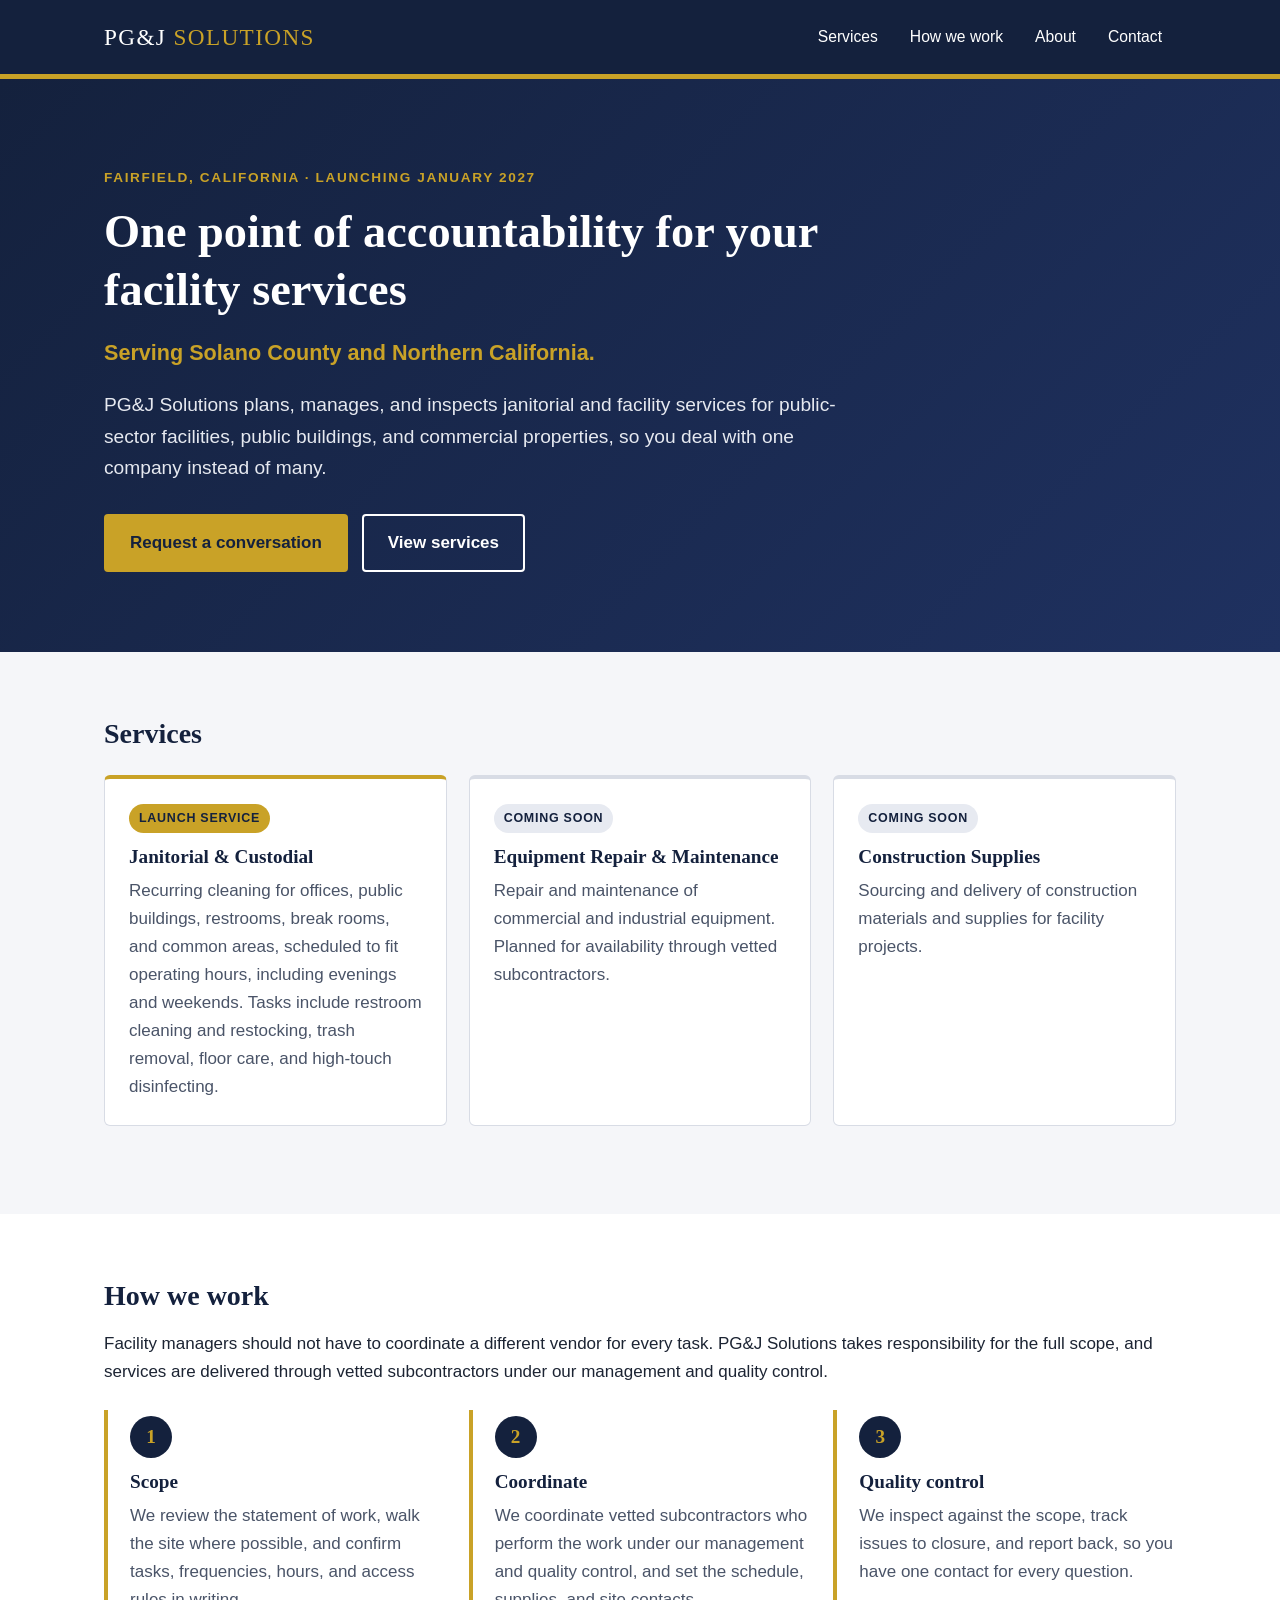
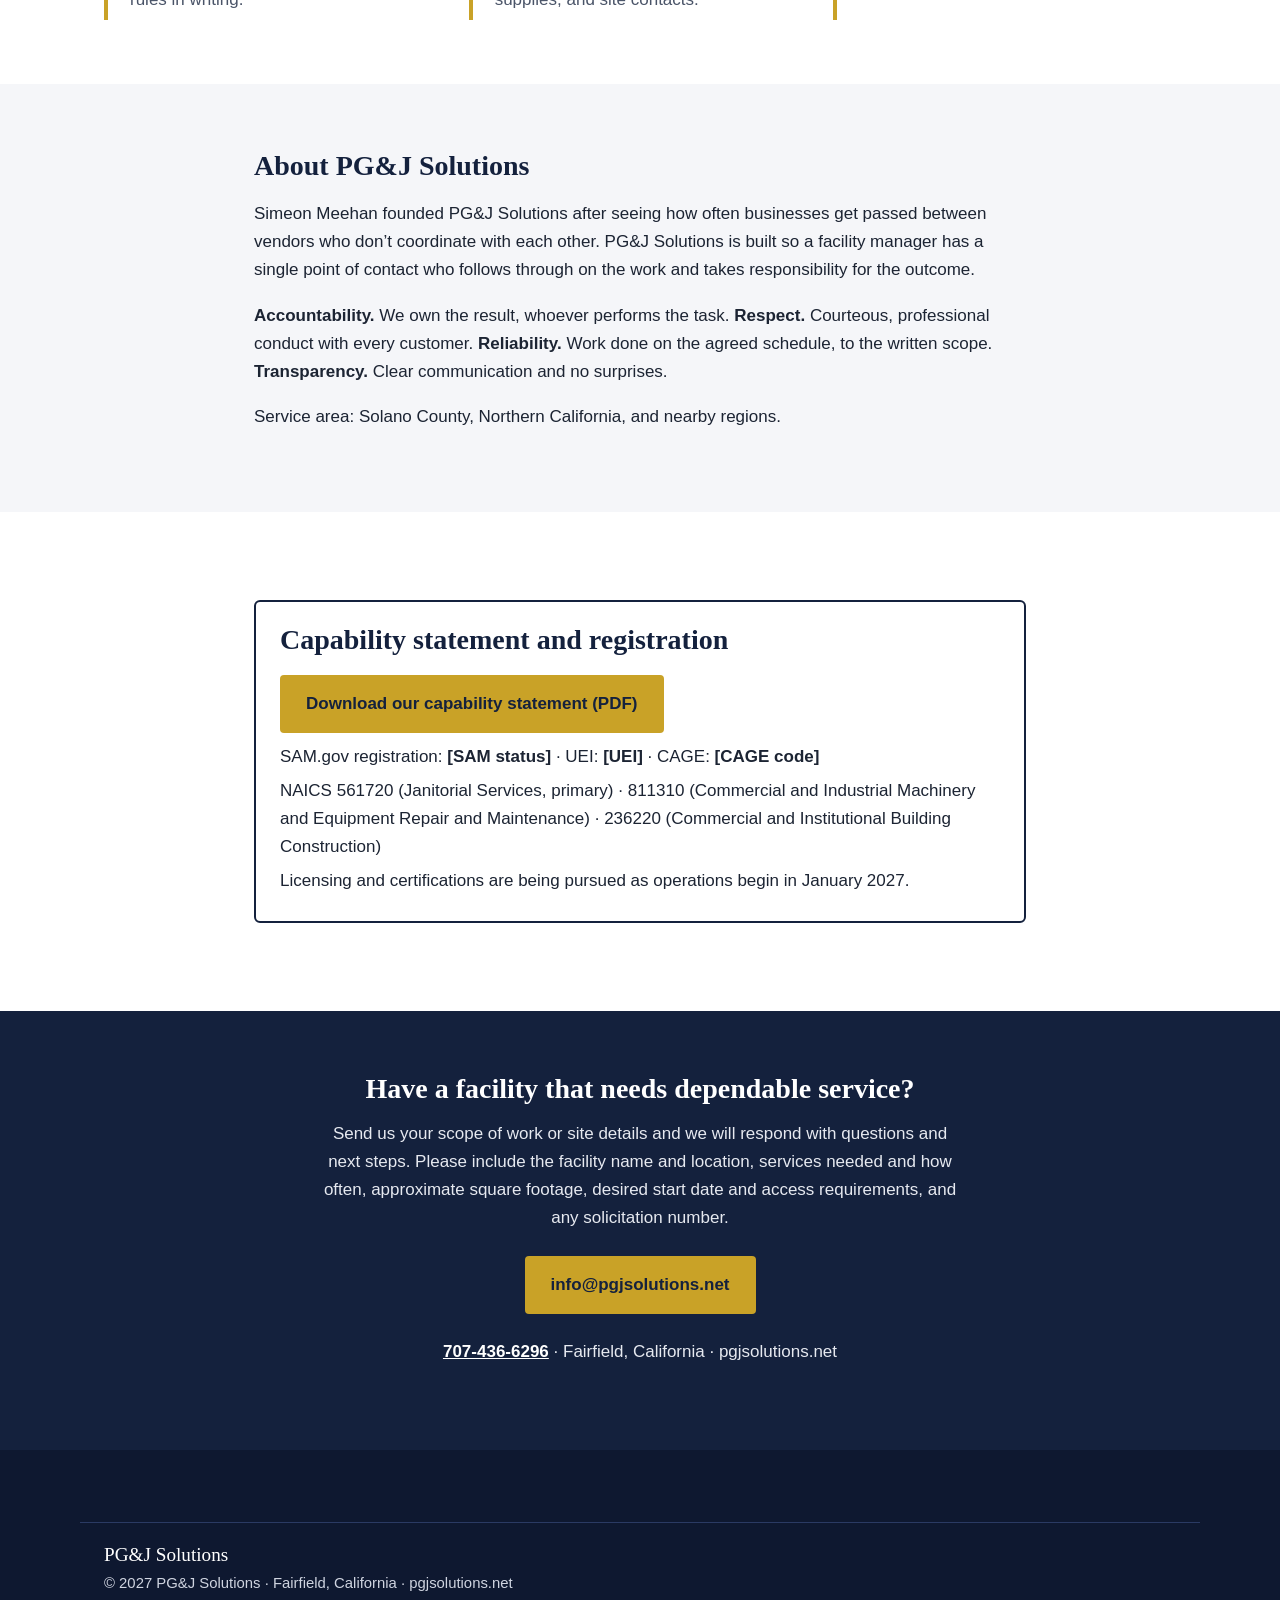
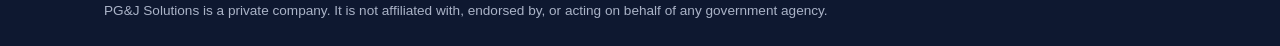
==== index.html @ 55ebb2d8 "Add PG&J Solutions one-page site" ====
<!DOCTYPE html>
<html lang="en">
<head>
<meta charset="utf-8">
<meta name="viewport" content="width=device-width, initial-scale=1">
<title>MOCKUP - PG&amp;J Solutions | Facility Services for Public-Sector and Commercial Buildings</title>
<meta name="description" content="PG&amp;J Solutions, based in Fairfield, California, manages janitorial and facility services for public-sector facilities and commercial buildings under one point of accountability.">
<link rel="stylesheet" href="style.css">
</head>
<body>
<a class="skip" href="#main">Skip to main content</a>
<header class="site-header">
  <div class="wrap header-inner">
    <a class="brand" href="#top">PG&amp;J <span>Solutions</span></a>
    <nav aria-label="Main navigation">
      <ul class="nav">
        <li><a href="#services">Services</a></li>
        <li><a href="#how">How we work</a></li>
        <li><a href="#about">About</a></li>
        <li><a href="#contact">Contact</a></li>
      </ul>
    </nav>
  </div>
</header>
<main id="main">
  <section class="hero" id="top">
    <div class="wrap">
      <p class="eyebrow">Fairfield, California &middot; Launching January 2027</p>
      <h1>One point of accountability for your facility services</h1>
      <p class="tagline">Serving Solano County and Northern California.</p>
      <p class="lead">PG&amp;J Solutions plans, manages, and inspects janitorial and facility services for public-sector facilities, public buildings, and commercial properties, so you deal with one company instead of many.</p>
      <div class="hero-actions">
        <a class="btn btn-gold" href="#contact">Request a conversation</a>
        <a class="btn btn-outline" href="#services">View services</a>
      </div>
    </div>
  </section>

  <section class="section alt" id="services">
    <div class="wrap">
      <h2>Services</h2>
      <!-- OWNER REVIEW BEFORE BIDDING: On small-business set-aside federal service contracts,
     FAR 52.219-14 (Limitations on Subcontracting) generally requires the prime contractor to perform
     at least 50% of the work (by amount paid for services) with its own employees; work subcontracted to
     similarly situated small businesses can count toward that share. Review the workforce wording on this
     site so it matches how you will actually staff each contract. -->
      <div class="grid">
        <article class="card featured">
          <span class="tag tag-live">Launch service</span>
          <h3>Janitorial &amp; Custodial</h3>
          <p>Recurring cleaning for offices, public buildings, restrooms, break rooms, and common areas, scheduled to fit operating hours, including evenings and weekends. Tasks include restroom cleaning and restocking, trash removal, floor care, and high-touch disinfecting.</p>
        </article>
        <article class="card">
          <span class="tag">Coming soon</span>
          <h3>Equipment Repair &amp; Maintenance</h3>
          <p>Repair and maintenance of commercial and industrial equipment. Planned for availability through vetted subcontractors.</p>
        </article>
        <article class="card">
          <span class="tag">Coming soon</span>
          <h3>Construction Supplies</h3>
          <p>Sourcing and delivery of construction materials and supplies for facility projects.</p>
        </article>
      </div>
    </div>
  </section>

  <section class="section" id="how">
    <div class="wrap">
      <h2>How we work</h2>
      <p>Facility managers should not have to coordinate a different vendor for every task. PG&amp;J Solutions takes responsibility for the full scope, and services are delivered through vetted subcontractors under our management and quality control.</p>
      <ol class="steps">
        <li>
          <span class="step-num" aria-hidden="true">1</span>
          <h3>Scope</h3>
          <p>We review the statement of work, walk the site where possible, and confirm tasks, frequencies, hours, and access rules in writing.</p>
        </li>
        <li>
          <span class="step-num" aria-hidden="true">2</span>
          <h3>Coordinate</h3>
          <p>We coordinate vetted subcontractors who perform the work under our management and quality control, and set the schedule, supplies, and site contacts.</p>
        </li>
        <li>
          <span class="step-num" aria-hidden="true">3</span>
          <h3>Quality control</h3>
          <p>We inspect against the scope, track issues to closure, and report back, so you have one contact for every question.</p>
        </li>
      </ol>
    </div>
  </section>

  <section class="section alt" id="about">
    <div class="wrap narrow">
      <h2>About PG&amp;J Solutions</h2>
      <p>Simeon Meehan founded PG&amp;J Solutions after seeing how often businesses get passed between vendors who don&rsquo;t coordinate with each other. PG&amp;J Solutions is built so a facility manager has a single point of contact who follows through on the work and takes responsibility for the outcome.</p>
      <p><strong>Accountability.</strong> We own the result, whoever performs the task. <strong>Respect.</strong> Courteous, professional conduct with every customer. <strong>Reliability.</strong> Work done on the agreed schedule, to the written scope. <strong>Transparency.</strong> Clear communication and no surprises.</p>
      <p>Service area: Solano County, Northern California, and nearby regions.</p>
    </div>
  </section>

  <section class="section" id="credentials">
    <div class="wrap narrow">
      <div class="reg-box" role="note" aria-label="Capability statement and government registration status">
        <h2>Capability statement and registration</h2>
        <p><a class="btn btn-gold" href="docs/capability-statement.pdf">Download our capability statement (PDF)</a></p>
        <p>SAM.gov registration: <strong>[SAM status]</strong> &middot; UEI: <strong>[UEI]</strong> &middot; CAGE: <strong>[CAGE code]</strong></p>
        <p>NAICS 561720 (Janitorial Services, primary) &middot; 811310 (Commercial and Industrial Machinery and Equipment Repair and Maintenance) &middot; 236220 (Commercial and Institutional Building Construction)</p>
        <p>Licensing and certifications are being pursued as operations begin in January 2027.</p>
      </div>
    </div>
  </section>

  <section class="cta" id="contact">
    <div class="wrap">
      <h2>Have a facility that needs dependable service?</h2>
      <p>Send us your scope of work or site details and we will respond with questions and next steps. Please include the facility name and location, services needed and how often, approximate square footage, desired start date and access requirements, and any solicitation number.</p>
      <p><a class="btn btn-gold" href="#">info@pgjsolutions.net</a></p>
      <p><a class="phone" href="tel:+17074366296">707-436-6296</a> &middot; Fairfield, California &middot; pgjsolutions.net</p>
    </div>
  </section>
</main>
<footer class="site-footer">
  <div class="wrap footer-bottom">
    <p class="footer-brand">PG&amp;J Solutions</p>
    <p>&copy; 2027 PG&amp;J Solutions &middot; Fairfield, California &middot; pgjsolutions.net</p>
    <p class="disclaimer">PG&amp;J Solutions is a private company. It is not affiliated with, endorsed by, or acting on behalf of any government agency.</p>
  </div>
</footer>
</body>
</html>
---- style.css ----
/* PG&J Solutions - mockup stylesheet */
:root{--navy:#14213d;--navy-2:#1f3160;--gold:#c9a227;--gold-light:#f6efd6;--ink:#1c2433;--muted:#4a5468;--line:#d8dce5;--bg-alt:#f5f6f9}
*{box-sizing:border-box}
html{scroll-behavior:smooth}
body{margin:0;font-family:Arial,Helvetica,sans-serif;color:var(--ink);background:#fff;line-height:1.65;font-size:17px}
h1,h2,h3,.brand,.footer-brand{font-family:Georgia,"Times New Roman",serif;color:var(--navy);line-height:1.25}
h1{font-size:2.5rem;margin:0 0 16px}
h2{font-size:1.75rem;margin:40px 0 14px}
h3{font-size:1.2rem;margin:0 0 8px}
.section h2:first-child,.section .wrap>h2:first-child{margin-top:0}
a{color:var(--navy-2)}
a:focus-visible,.btn:focus-visible{outline:3px solid var(--gold);outline-offset:3px}
.wrap{max-width:1120px;margin:0 auto;padding:0 24px}
.narrow{max-width:820px}
.center{text-align:center}
.skip{position:absolute;left:-9999px;top:0;background:var(--gold);color:var(--navy);padding:10px 16px;z-index:10;font-weight:bold}
.skip:focus{left:12px;top:12px}

/* Header */
.site-header{background:var(--navy);border-bottom:5px solid var(--gold);position:sticky;top:0;z-index:5}
.header-inner{display:flex;align-items:center;justify-content:space-between;gap:16px;min-height:74px;flex-wrap:wrap}
.brand{color:#fff;text-decoration:none;font-size:1.45rem;letter-spacing:.06em;text-transform:uppercase;padding:14px 0}
.brand span{color:var(--gold)}
.nav{list-style:none;margin:0;padding:0;display:flex;gap:4px;flex-wrap:wrap}
.nav a{color:#fff;text-decoration:none;padding:10px 14px;border-radius:4px;display:block;font-size:.98rem}
.nav a:hover{background:var(--navy-2)}
.nav a[aria-current="page"]{color:var(--navy);background:var(--gold);font-weight:bold}

/* Hero */
.hero{background:linear-gradient(135deg,var(--navy) 0%,var(--navy-2) 100%);color:#fff;padding:88px 0 80px}
.hero h1{color:#fff;font-size:2.9rem;max-width:820px}
.hero .tagline{color:var(--gold,#c9a227);font-size:1.35rem;font-weight:600;margin:0 0 18px}
.hero .lead{color:#e6e9f0;max-width:740px}
.eyebrow{color:var(--gold);text-transform:uppercase;letter-spacing:.12em;font-size:.85rem;font-weight:bold;margin:0 0 14px}
.lead{font-size:1.2rem;margin:0 0 8px}
.hero-actions{margin-top:30px;display:flex;gap:14px;flex-wrap:wrap}
.page-hero{background:var(--navy);color:#fff;padding:56px 0 48px;border-bottom:1px solid var(--navy-2)}
.page-hero h1{color:#fff}
.page-hero .lead{color:#e6e9f0;max-width:780px}

/* Buttons */
.btn{display:inline-block;padding:13px 24px;border-radius:4px;text-decoration:none;font-weight:bold;border:2px solid transparent}
.btn-gold{background:var(--gold);color:var(--navy)}
.btn-gold:hover{background:#dbb53a}
.btn-outline{border-color:#fff;color:#fff}
.btn-outline:hover{background:#fff;color:var(--navy)}
.text-link{font-weight:bold}

/* Sections */
.section{padding:64px 0}
.section.alt{background:var(--bg-alt)}
.grid{display:grid;grid-template-columns:repeat(auto-fit,minmax(240px,1fr));gap:22px;margin:24px 0}
.card{background:#fff;border:1px solid var(--line);border-top:4px solid var(--line);border-radius:6px;padding:24px}
.card.featured{border-top-color:var(--gold)}
.card p{margin:0;color:var(--muted)}
.tag{display:inline-block;font-size:.78rem;font-weight:bold;text-transform:uppercase;letter-spacing:.06em;background:#e7eaf1;color:var(--navy);padding:4px 10px;border-radius:20px;margin-bottom:12px}
.tag-live{background:var(--gold);color:var(--navy)}

/* Steps */
.steps{list-style:none;padding:0;margin:24px 0 0;display:grid;grid-template-columns:repeat(auto-fit,minmax(260px,1fr));gap:22px;counter-reset:none}
.steps li{border-left:4px solid var(--gold);padding:6px 0 6px 22px}
.step-num{display:inline-flex;align-items:center;justify-content:center;width:42px;height:42px;border-radius:50%;background:var(--navy);color:var(--gold);font-family:Georgia,serif;font-weight:bold;font-size:1.2rem;margin-bottom:12px}
.steps p{margin:0;color:var(--muted)}

/* Services page */
.service{border:1px solid var(--line);border-radius:6px;padding:26px 28px;margin:0 0 22px}
.service:first-of-type{border-left:5px solid var(--gold)}
.service-head{display:flex;justify-content:space-between;align-items:center;gap:12px;flex-wrap:wrap}
.service-head h2{margin:0}
.service-head .tag{margin:0}
.service h3{margin-top:14px;font-size:1.05rem}
.tasks{margin:6px 0 0;padding-left:22px}
.tasks li{margin:4px 0}
.note{background:var(--gold-light);border-left:4px solid var(--gold);padding:14px 18px;border-radius:4px;margin:0 0 28px}

/* About */
.values{padding-left:22px}
.values li{margin:8px 0}
.bio{border:1px solid var(--line);border-radius:6px;padding:8px 22px;background:var(--bg-alt)}

/* Placeholders - remove styling once filled in */
.placeholder,.ph-inline{background:#fff7d6;border:1px dashed #a07d10;color:#5a4605;padding:8px 12px;border-radius:4px;font-style:italic}
.ph-inline{display:inline-block;padding:3px 8px;font-size:.92em}
.site-footer .ph-inline{background:transparent;border-color:var(--gold);color:#f0dc9a}

/* Registration box */
.reg-box{border:2px solid var(--navy);border-radius:6px;padding:20px 24px;background:#fff;margin:24px 0}
.reg-box h2,.reg-box h3{margin-top:0}
.reg-box p{margin:6px 0}

/* Contact */
.contact-grid{display:grid;grid-template-columns:1fr 1fr;gap:36px}
.contact-card{align-self:start;background:var(--bg-alt);border-top:5px solid var(--gold);border-radius:6px;padding:28px}
.contact-card h2,.contact-side h2{margin-top:0}
.contact-list{margin:0 0 24px;display:grid;grid-template-columns:auto 1fr;gap:10px 20px}
.contact-list dt{font-weight:bold;color:var(--navy)}
.contact-list dd{margin:0}

/* CTA */
.cta{background:var(--navy);color:#fff;text-align:center;padding:60px 0}
.cta h2{color:#fff;margin-top:0}
.cta p{color:#e6e9f0;margin:0 auto 24px;max-width:640px}

/* Footer */
.site-footer{background:#0e1830;color:#cfd4e0;padding:44px 0 20px;font-size:.93rem}
.site-footer a{color:#fff}
.footer-grid{display:grid;grid-template-columns:2fr 1fr 1fr;gap:28px}
.footer-brand{color:#fff;font-size:1.2rem;margin:0 0 8px}
.footer-head{color:var(--gold);font-weight:bold;text-transform:uppercase;letter-spacing:.08em;font-size:.82rem;margin:0 0 8px}
.footer-bottom{border-top:1px solid #2a3a63;margin-top:28px;padding-top:16px}
.footer-bottom p{margin:4px 0}
.disclaimer{font-size:.85rem;color:#aab3c7}

/* Responsive */
@media (max-width:820px){
  body{font-size:16px}
  h1,.hero h1{font-size:2rem}
  .hero{padding:60px 0 56px}
  .contact-grid,.footer-grid{grid-template-columns:1fr}
  .header-inner{justify-content:center;text-align:center}
  .nav{justify-content:center}
}
@media (max-width:480px){
  .brand{font-size:1.15rem}
  .nav a{padding:8px 10px;font-size:.92rem}
  .contact-list{grid-template-columns:1fr}
  .contact-list dd{margin-bottom:8px}
}

html{scroll-behavior:smooth}
section[id]{scroll-margin-top:84px}
.cta .phone{color:#fff;font-weight:bold}
.reg-box .btn{margin:4px 0}
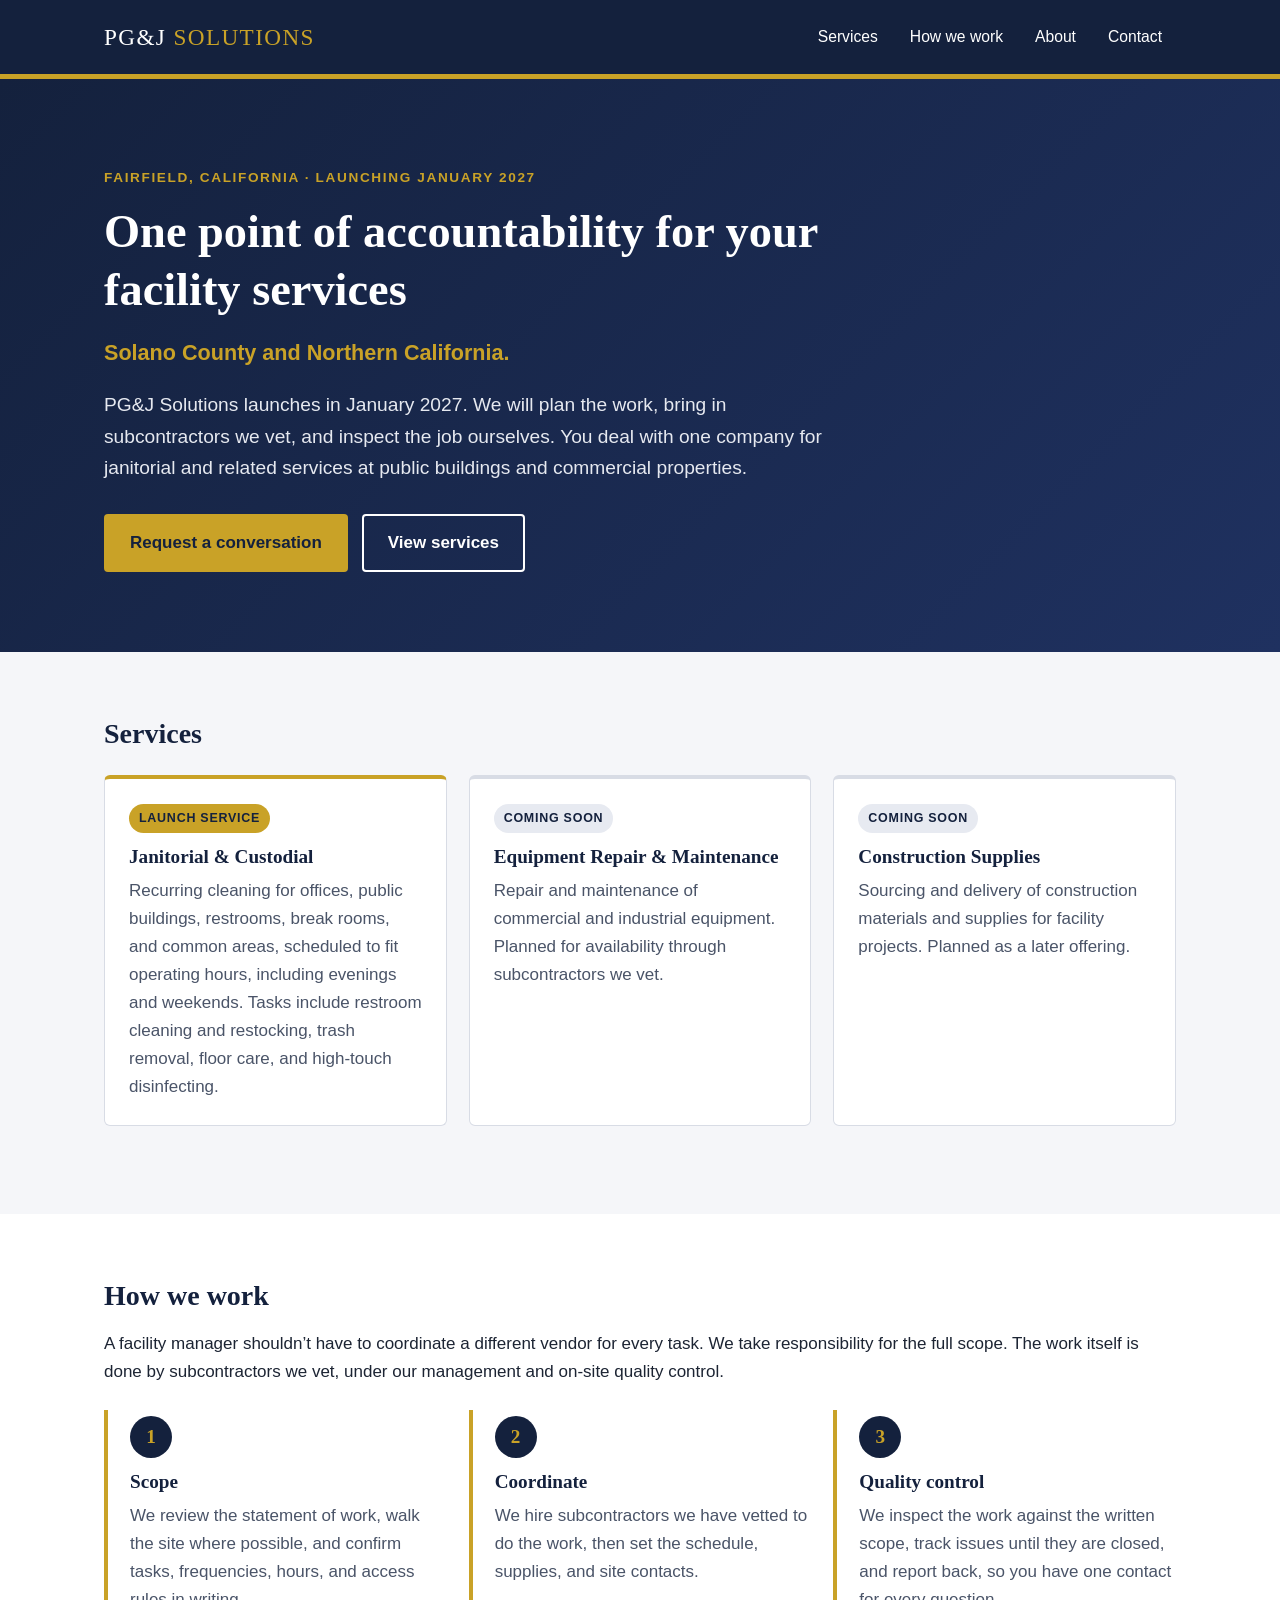
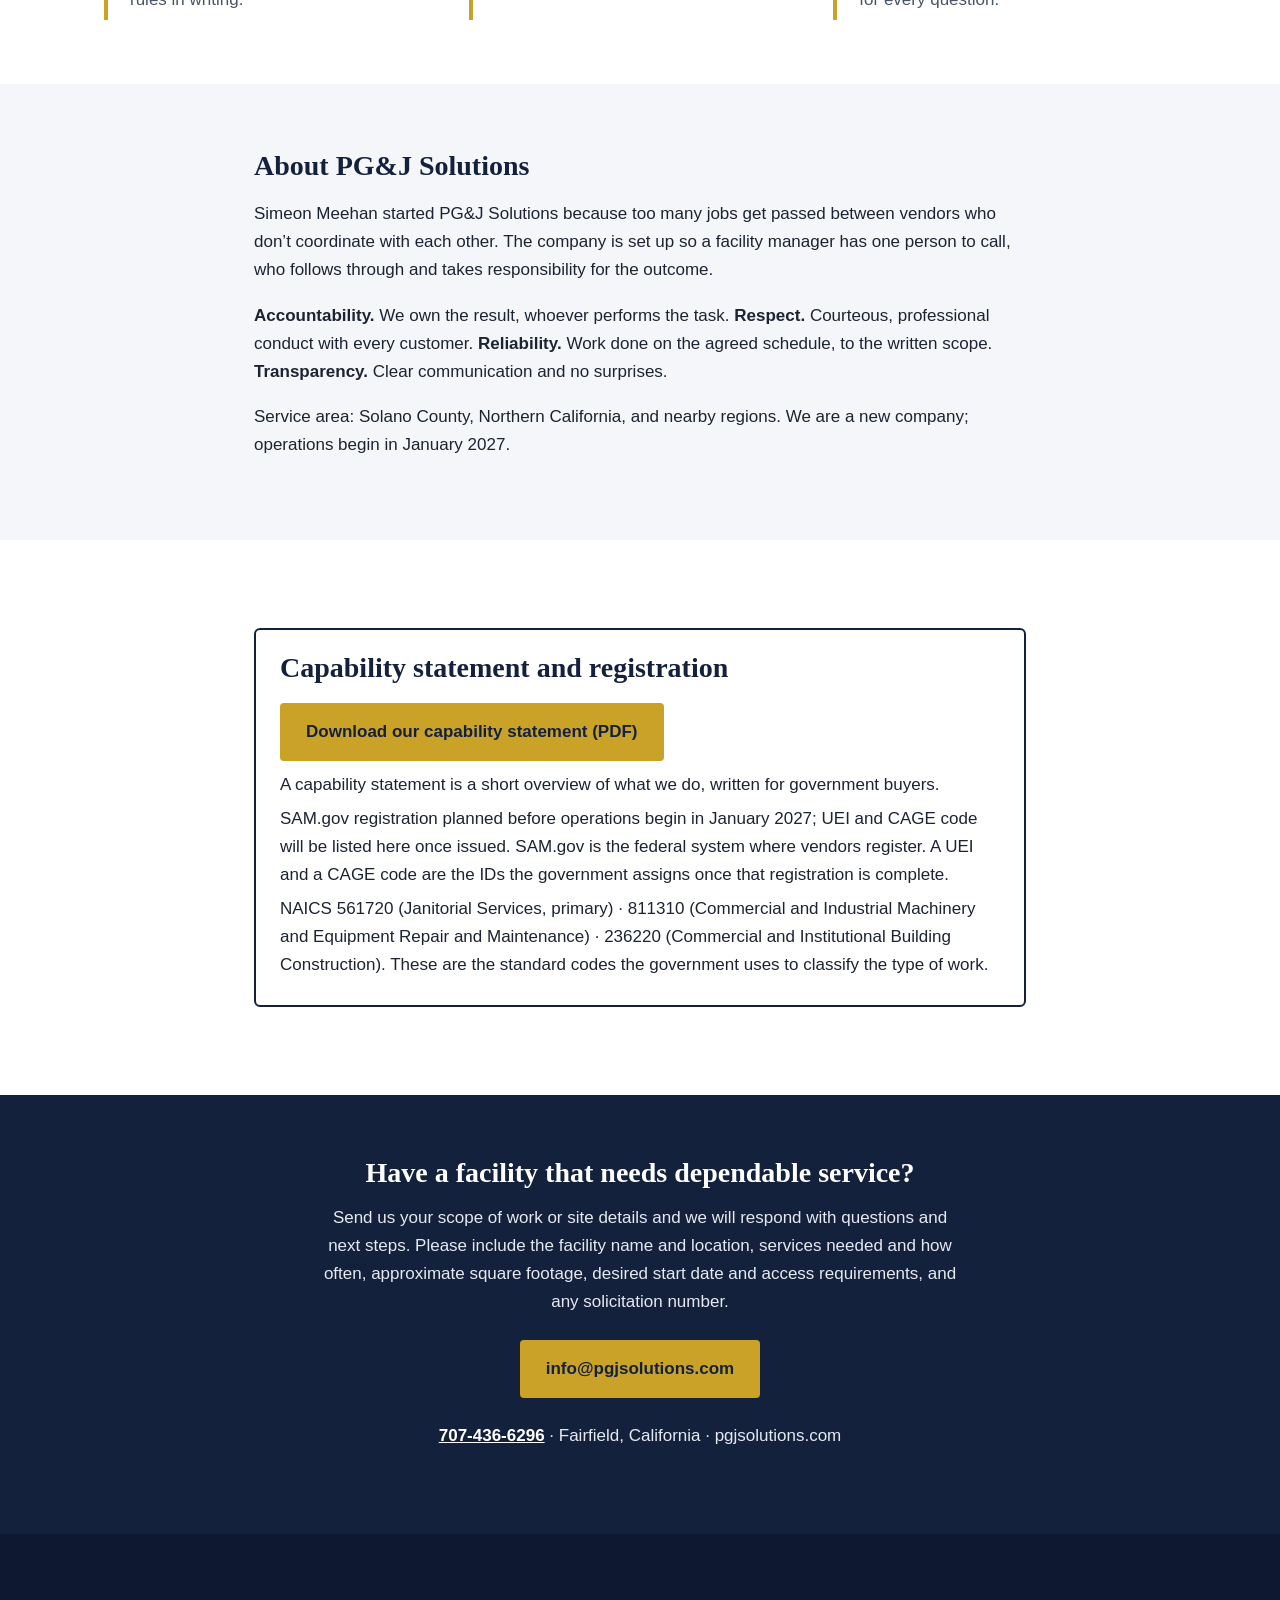
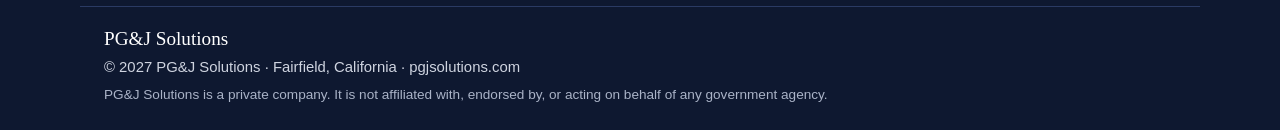
==== commit 2d323297: "Make site copy accurate for a new contractor" ====
--- a/index.html
+++ b/index.html
@@ -3,15 +3,15 @@
 <head>
 <meta charset="utf-8">
 <meta name="viewport" content="width=device-width, initial-scale=1">
-<title>MOCKUP - PG&amp;J Solutions | Facility Services for Public-Sector and Commercial Buildings</title>
-<meta name="description" content="PG&amp;J Solutions, based in Fairfield, California, manages janitorial and facility services for public-sector facilities and commercial buildings under one point of accountability.">
+<title>PG&J Solutions</title>
+<meta name="description" content="PG&J Solutions, based in Fairfield, California, will plan, manage, and inspect janitorial and related services for public buildings and commercial properties under one point of accountability. Launching January 2027.">
 <link rel="stylesheet" href="style.css">
 </head>
 <body>
 <a class="skip" href="#main">Skip to main content</a>
 <header class="site-header">
   <div class="wrap header-inner">
-    <a class="brand" href="#top">PG&amp;J <span>Solutions</span></a>
+    <a class="brand" href="#top">PG&J <span>Solutions</span></a>
     <nav aria-label="Main navigation">
       <ul class="nav">
         <li><a href="#services">Services</a></li>
@@ -27,8 +27,8 @@
     <div class="wrap">
       <p class="eyebrow">Fairfield, California &middot; Launching January 2027</p>
       <h1>One point of accountability for your facility services</h1>
-      <p class="tagline">Serving Solano County and Northern California.</p>
-      <p class="lead">PG&amp;J Solutions plans, manages, and inspects janitorial and facility services for public-sector facilities, public buildings, and commercial properties, so you deal with one company instead of many.</p>
+      <p class="tagline">Solano County and Northern California.</p>
+      <p class="lead">PG&J Solutions launches in January 2027. We will plan the work, bring in subcontractors we vet, and inspect the job ourselves. You deal with one company for janitorial and related services at public buildings and commercial properties.</p>
       <div class="hero-actions">
         <a class="btn btn-gold" href="#contact">Request a conversation</a>
         <a class="btn btn-outline" href="#services">View services</a>
@@ -47,18 +47,18 @@
       <div class="grid">
         <article class="card featured">
           <span class="tag tag-live">Launch service</span>
-          <h3>Janitorial &amp; Custodial</h3>
+          <h3>Janitorial & Custodial</h3>
           <p>Recurring cleaning for offices, public buildings, restrooms, break rooms, and common areas, scheduled to fit operating hours, including evenings and weekends. Tasks include restroom cleaning and restocking, trash removal, floor care, and high-touch disinfecting.</p>
         </article>
         <article class="card">
           <span class="tag">Coming soon</span>
-          <h3>Equipment Repair &amp; Maintenance</h3>
-          <p>Repair and maintenance of commercial and industrial equipment. Planned for availability through vetted subcontractors.</p>
+          <h3>Equipment Repair & Maintenance</h3>
+          <p>Repair and maintenance of commercial and industrial equipment. Planned for availability through subcontractors we vet.</p>
         </article>
         <article class="card">
           <span class="tag">Coming soon</span>
           <h3>Construction Supplies</h3>
-          <p>Sourcing and delivery of construction materials and supplies for facility projects.</p>
+          <p>Sourcing and delivery of construction materials and supplies for facility projects. Planned as a later offering.</p>
         </article>
       </div>
     </div>
@@ -67,7 +67,7 @@
   <section class="section" id="how">
     <div class="wrap">
       <h2>How we work</h2>
-      <p>Facility managers should not have to coordinate a different vendor for every task. PG&amp;J Solutions takes responsibility for the full scope, and services are delivered through vetted subcontractors under our management and quality control.</p>
+      <p>A facility manager shouldn&rsquo;t have to coordinate a different vendor for every task. We take responsibility for the full scope. The work itself is done by subcontractors we vet, under our management and on-site quality control.</p>
       <ol class="steps">
         <li>
           <span class="step-num" aria-hidden="true">1</span>
@@ -77,12 +77,12 @@
         <li>
           <span class="step-num" aria-hidden="true">2</span>
           <h3>Coordinate</h3>
-          <p>We coordinate vetted subcontractors who perform the work under our management and quality control, and set the schedule, supplies, and site contacts.</p>
+          <p>We hire subcontractors we have vetted to do the work, then set the schedule, supplies, and site contacts.</p>
         </li>
         <li>
           <span class="step-num" aria-hidden="true">3</span>
           <h3>Quality control</h3>
-          <p>We inspect against the scope, track issues to closure, and report back, so you have one contact for every question.</p>
+          <p>We inspect the work against the written scope, track issues until they are closed, and report back, so you have one contact for every question.</p>
         </li>
       </ol>
     </div>
@@ -90,10 +90,10 @@
 
   <section class="section alt" id="about">
     <div class="wrap narrow">
-      <h2>About PG&amp;J Solutions</h2>
-      <p>Simeon Meehan founded PG&amp;J Solutions after seeing how often businesses get passed between vendors who don&rsquo;t coordinate with each other. PG&amp;J Solutions is built so a facility manager has a single point of contact who follows through on the work and takes responsibility for the outcome.</p>
+      <h2>About PG&J Solutions</h2>
+      <p>Simeon Meehan started PG&J Solutions because too many jobs get passed between vendors who don&rsquo;t coordinate with each other. The company is set up so a facility manager has one person to call, who follows through and takes responsibility for the outcome.</p>
       <p><strong>Accountability.</strong> We own the result, whoever performs the task. <strong>Respect.</strong> Courteous, professional conduct with every customer. <strong>Reliability.</strong> Work done on the agreed schedule, to the written scope. <strong>Transparency.</strong> Clear communication and no surprises.</p>
-      <p>Service area: Solano County, Northern California, and nearby regions.</p>
+      <p>Service area: Solano County, Northern California, and nearby regions. We are a new company; operations begin in January 2027.</p>
     </div>
   </section>
 
@@ -101,10 +101,10 @@
     <div class="wrap narrow">
       <div class="reg-box" role="note" aria-label="Capability statement and government registration status">
         <h2>Capability statement and registration</h2>
-        <p><a class="btn btn-gold" href="docs/capability-statement.pdf">Download our capability statement (PDF)</a></p>
-        <p>SAM.gov registration: <strong>[SAM status]</strong> &middot; UEI: <strong>[UEI]</strong> &middot; CAGE: <strong>[CAGE code]</strong></p>
-        <p>NAICS 561720 (Janitorial Services, primary) &middot; 811310 (Commercial and Industrial Machinery and Equipment Repair and Maintenance) &middot; 236220 (Commercial and Institutional Building Construction)</p>
-        <p>Licensing and certifications are being pursued as operations begin in January 2027.</p>
+        <p><a class="btn btn-gold" href="docs/capability-statement-pgj-v1.pdf">Download our capability statement (PDF)</a></p>
+        <p>A capability statement is a short overview of what we do, written for government buyers.</p>
+        <p>SAM.gov registration planned before operations begin in January 2027; UEI and CAGE code will be listed here once issued. SAM.gov is the federal system where vendors register. A UEI and a CAGE code are the IDs the government assigns once that registration is complete.</p>
+        <p>NAICS 561720 (Janitorial Services, primary) &middot; 811310 (Commercial and Industrial Machinery and Equipment Repair and Maintenance) &middot; 236220 (Commercial and Institutional Building Construction). These are the standard codes the government uses to classify the type of work.</p>
       </div>
     </div>
   </section>
@@ -113,16 +113,16 @@
     <div class="wrap">
       <h2>Have a facility that needs dependable service?</h2>
       <p>Send us your scope of work or site details and we will respond with questions and next steps. Please include the facility name and location, services needed and how often, approximate square footage, desired start date and access requirements, and any solicitation number.</p>
-      <p><a class="btn btn-gold" href="#">info@pgjsolutions.net</a></p>
-      <p><a class="phone" href="tel:+17074366296">707-436-6296</a> &middot; Fairfield, California &middot; pgjsolutions.net</p>
+      <p><a class="btn btn-gold" href="mailto:info@pgjsolutions.com">info@pgjsolutions.com</a></p>
+      <p><a class="phone" href="tel:+17074366296">707-436-6296</a> &middot; Fairfield, California &middot; pgjsolutions.com</p>
     </div>
   </section>
 </main>
 <footer class="site-footer">
   <div class="wrap footer-bottom">
-    <p class="footer-brand">PG&amp;J Solutions</p>
-    <p>&copy; 2027 PG&amp;J Solutions &middot; Fairfield, California &middot; pgjsolutions.net</p>
-    <p class="disclaimer">PG&amp;J Solutions is a private company. It is not affiliated with, endorsed by, or acting on behalf of any government agency.</p>
+    <p class="footer-brand">PG&J Solutions</p>
+    <p>&copy; 2027 PG&J Solutions &middot; Fairfield, California &middot; pgjsolutions.com</p>
+    <p class="disclaimer">PG&J Solutions is a private company. It is not affiliated with, endorsed by, or acting on behalf of any government agency.</p>
   </div>
 </footer>
 </body>
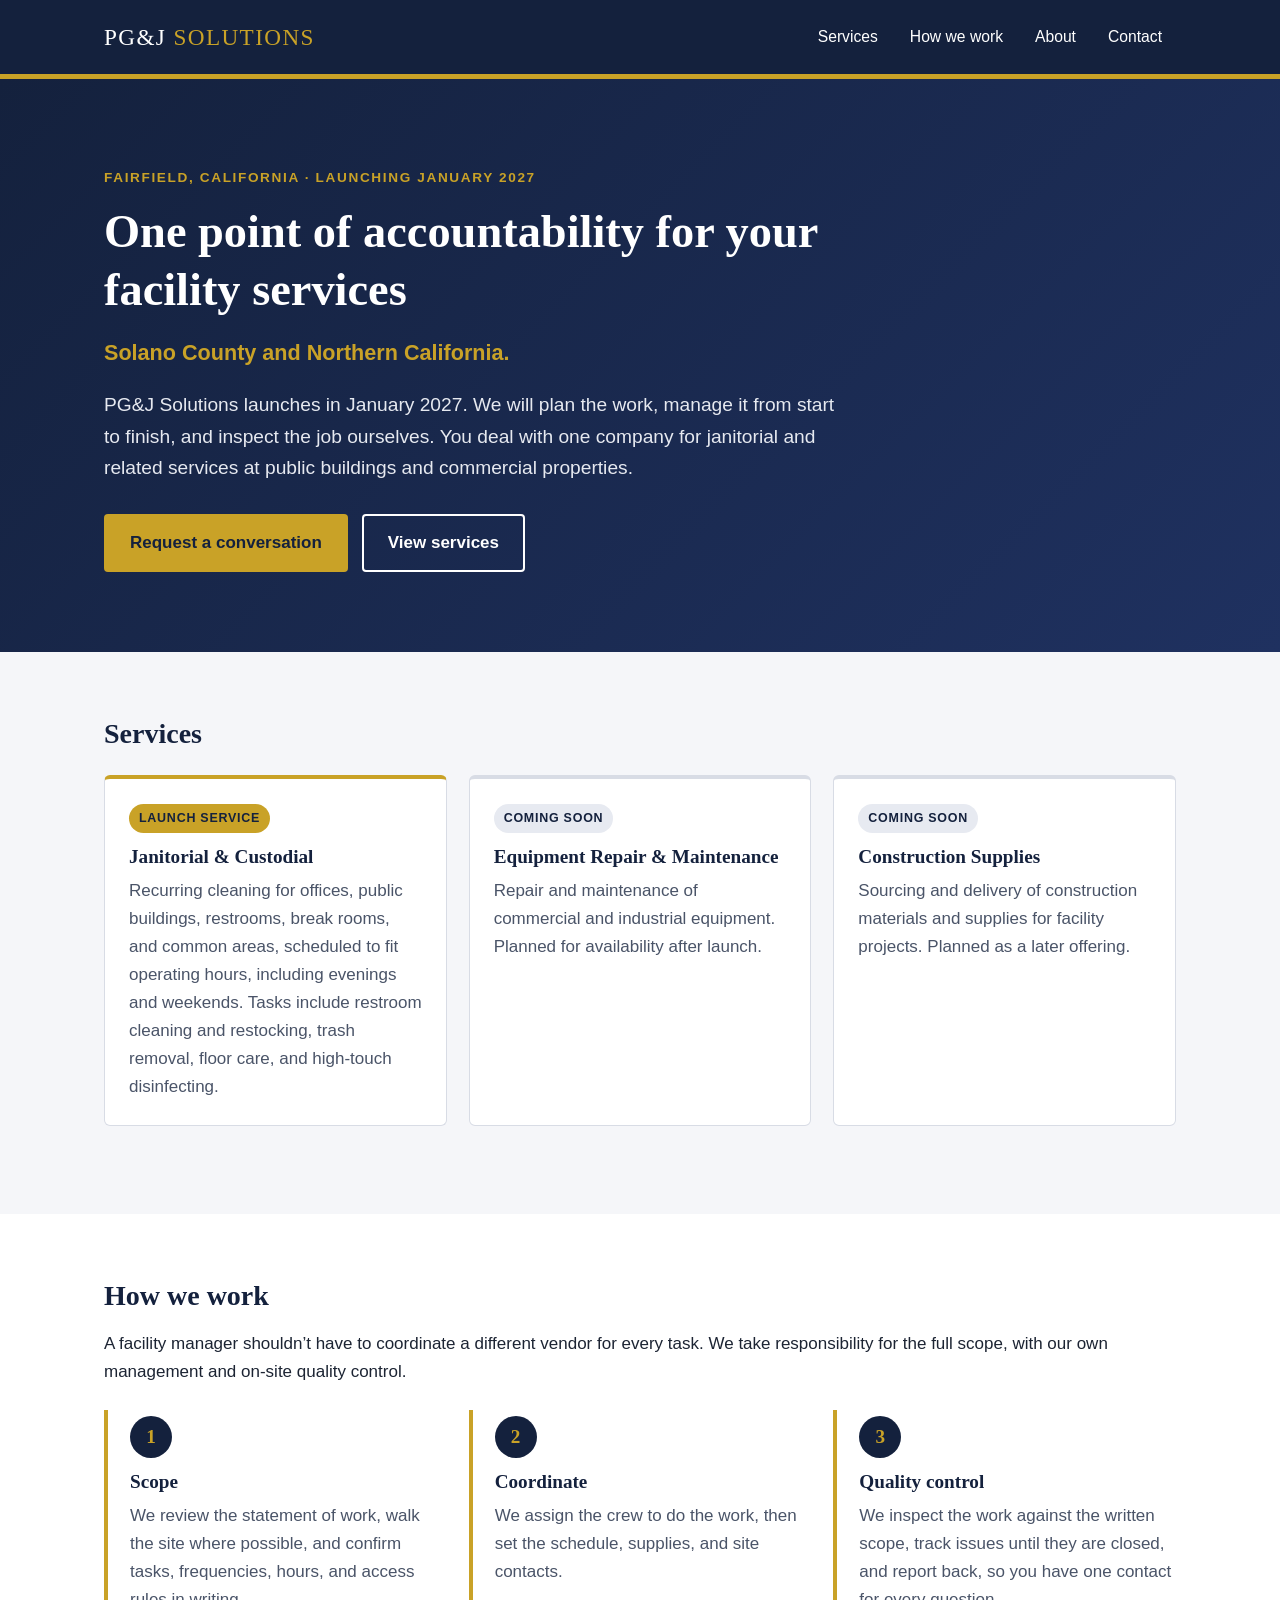
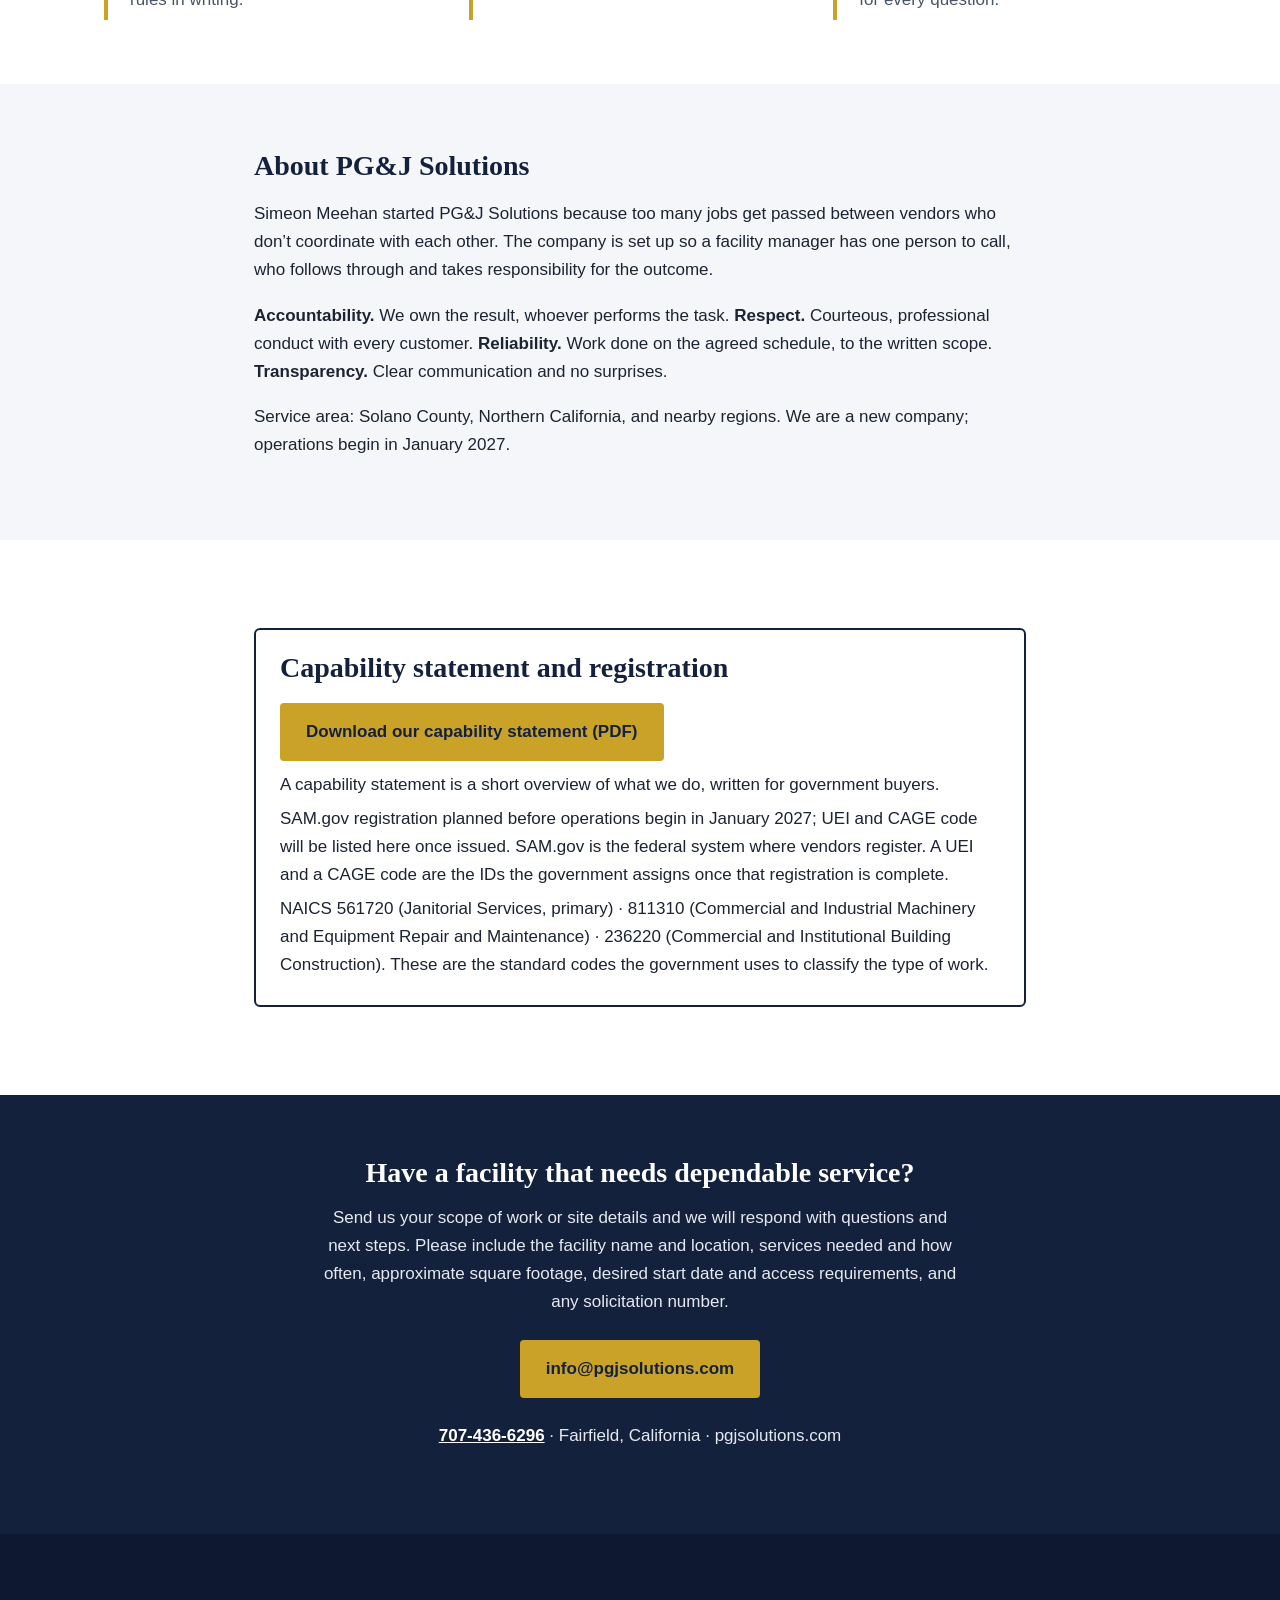
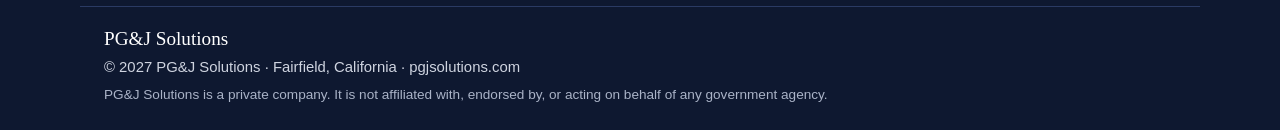
==== commit 154030c1: "Remove subcontracting language from site copy" ====
--- a/index.html
+++ b/index.html
@@ -28,7 +28,7 @@
       <p class="eyebrow">Fairfield, California &middot; Launching January 2027</p>
       <h1>One point of accountability for your facility services</h1>
       <p class="tagline">Solano County and Northern California.</p>
-      <p class="lead">PG&J Solutions launches in January 2027. We will plan the work, bring in subcontractors we vet, and inspect the job ourselves. You deal with one company for janitorial and related services at public buildings and commercial properties.</p>
+      <p class="lead">PG&J Solutions launches in January 2027. We will plan the work, manage it from start to finish, and inspect the job ourselves. You deal with one company for janitorial and related services at public buildings and commercial properties.</p>
       <div class="hero-actions">
         <a class="btn btn-gold" href="#contact">Request a conversation</a>
         <a class="btn btn-outline" href="#services">View services</a>
@@ -53,7 +53,7 @@
         <article class="card">
           <span class="tag">Coming soon</span>
           <h3>Equipment Repair & Maintenance</h3>
-          <p>Repair and maintenance of commercial and industrial equipment. Planned for availability through subcontractors we vet.</p>
+          <p>Repair and maintenance of commercial and industrial equipment. Planned for availability after launch.</p>
         </article>
         <article class="card">
           <span class="tag">Coming soon</span>
@@ -67,7 +67,7 @@
   <section class="section" id="how">
     <div class="wrap">
       <h2>How we work</h2>
-      <p>A facility manager shouldn&rsquo;t have to coordinate a different vendor for every task. We take responsibility for the full scope. The work itself is done by subcontractors we vet, under our management and on-site quality control.</p>
+      <p>A facility manager shouldn&rsquo;t have to coordinate a different vendor for every task. We take responsibility for the full scope, with our own management and on-site quality control.</p>
       <ol class="steps">
         <li>
           <span class="step-num" aria-hidden="true">1</span>
@@ -77,7 +77,7 @@
         <li>
           <span class="step-num" aria-hidden="true">2</span>
           <h3>Coordinate</h3>
-          <p>We hire subcontractors we have vetted to do the work, then set the schedule, supplies, and site contacts.</p>
+          <p>We assign the crew to do the work, then set the schedule, supplies, and site contacts.</p>
         </li>
         <li>
           <span class="step-num" aria-hidden="true">3</span>
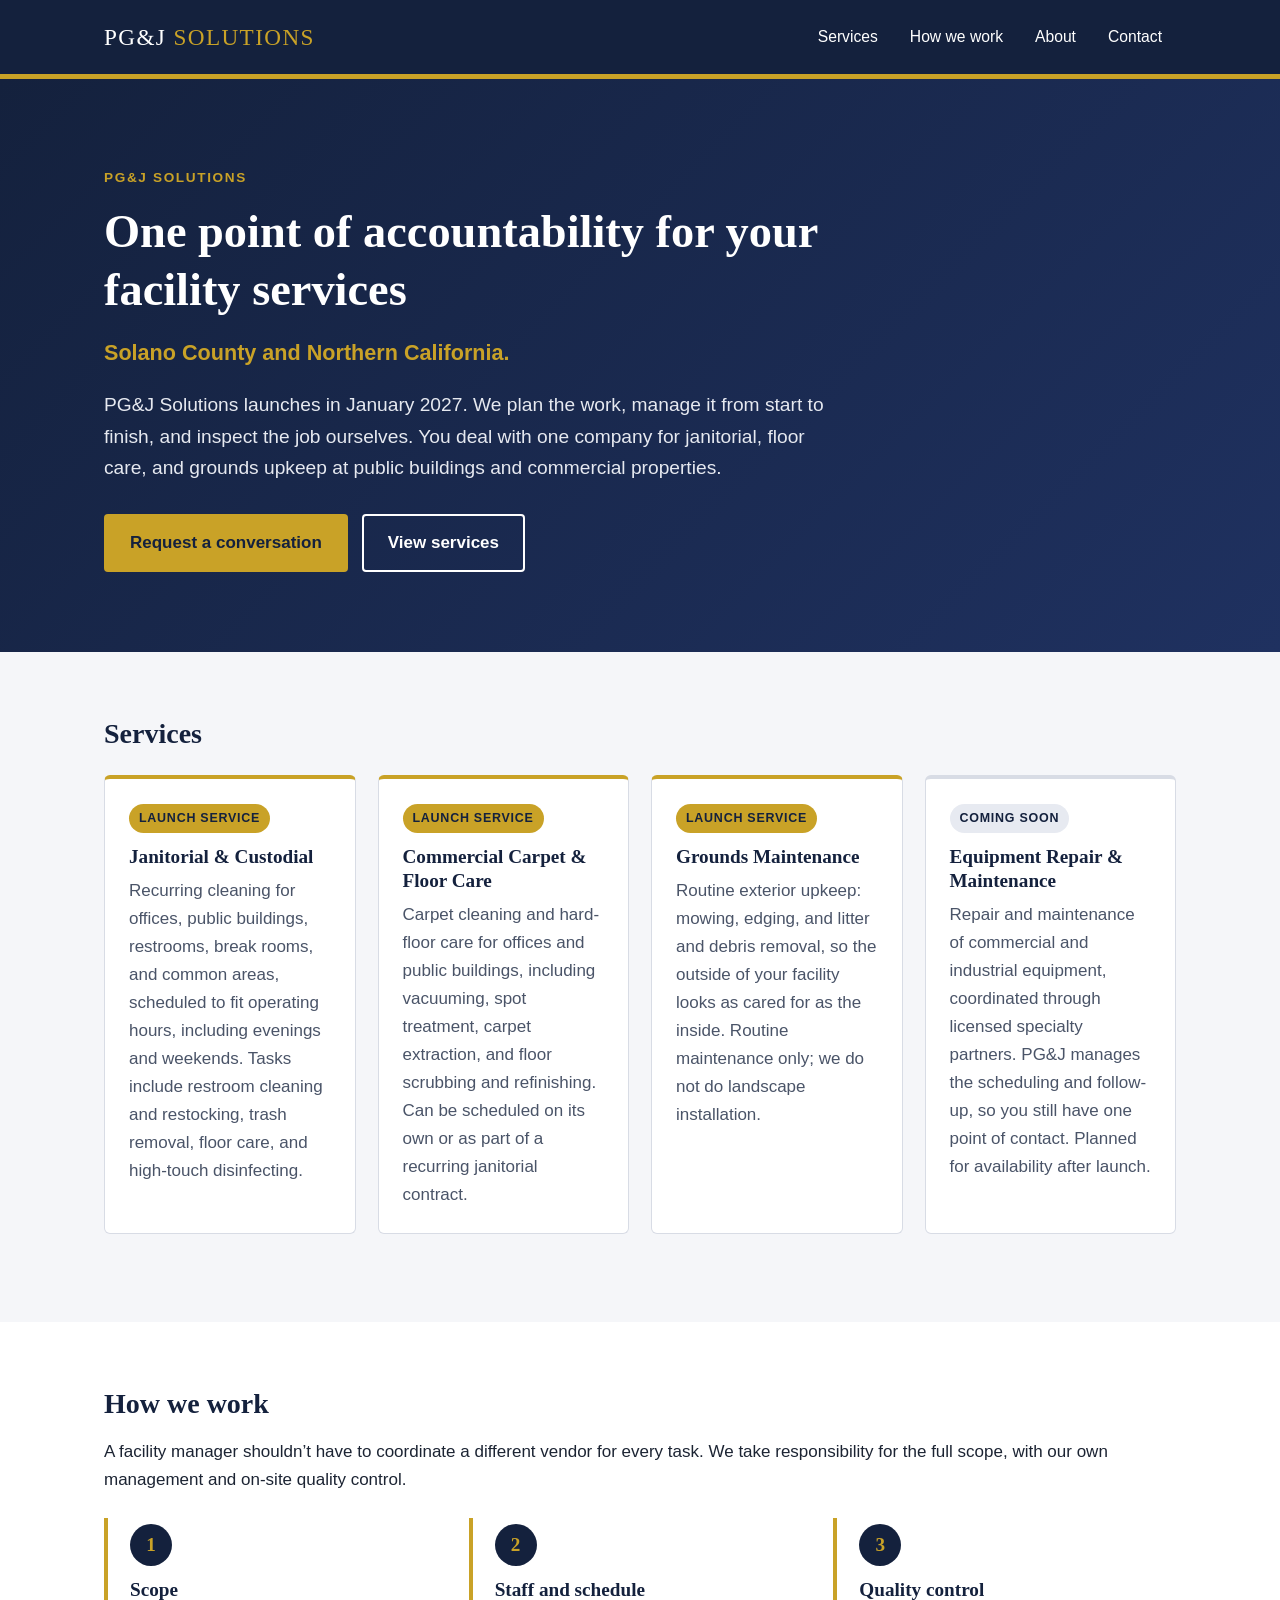
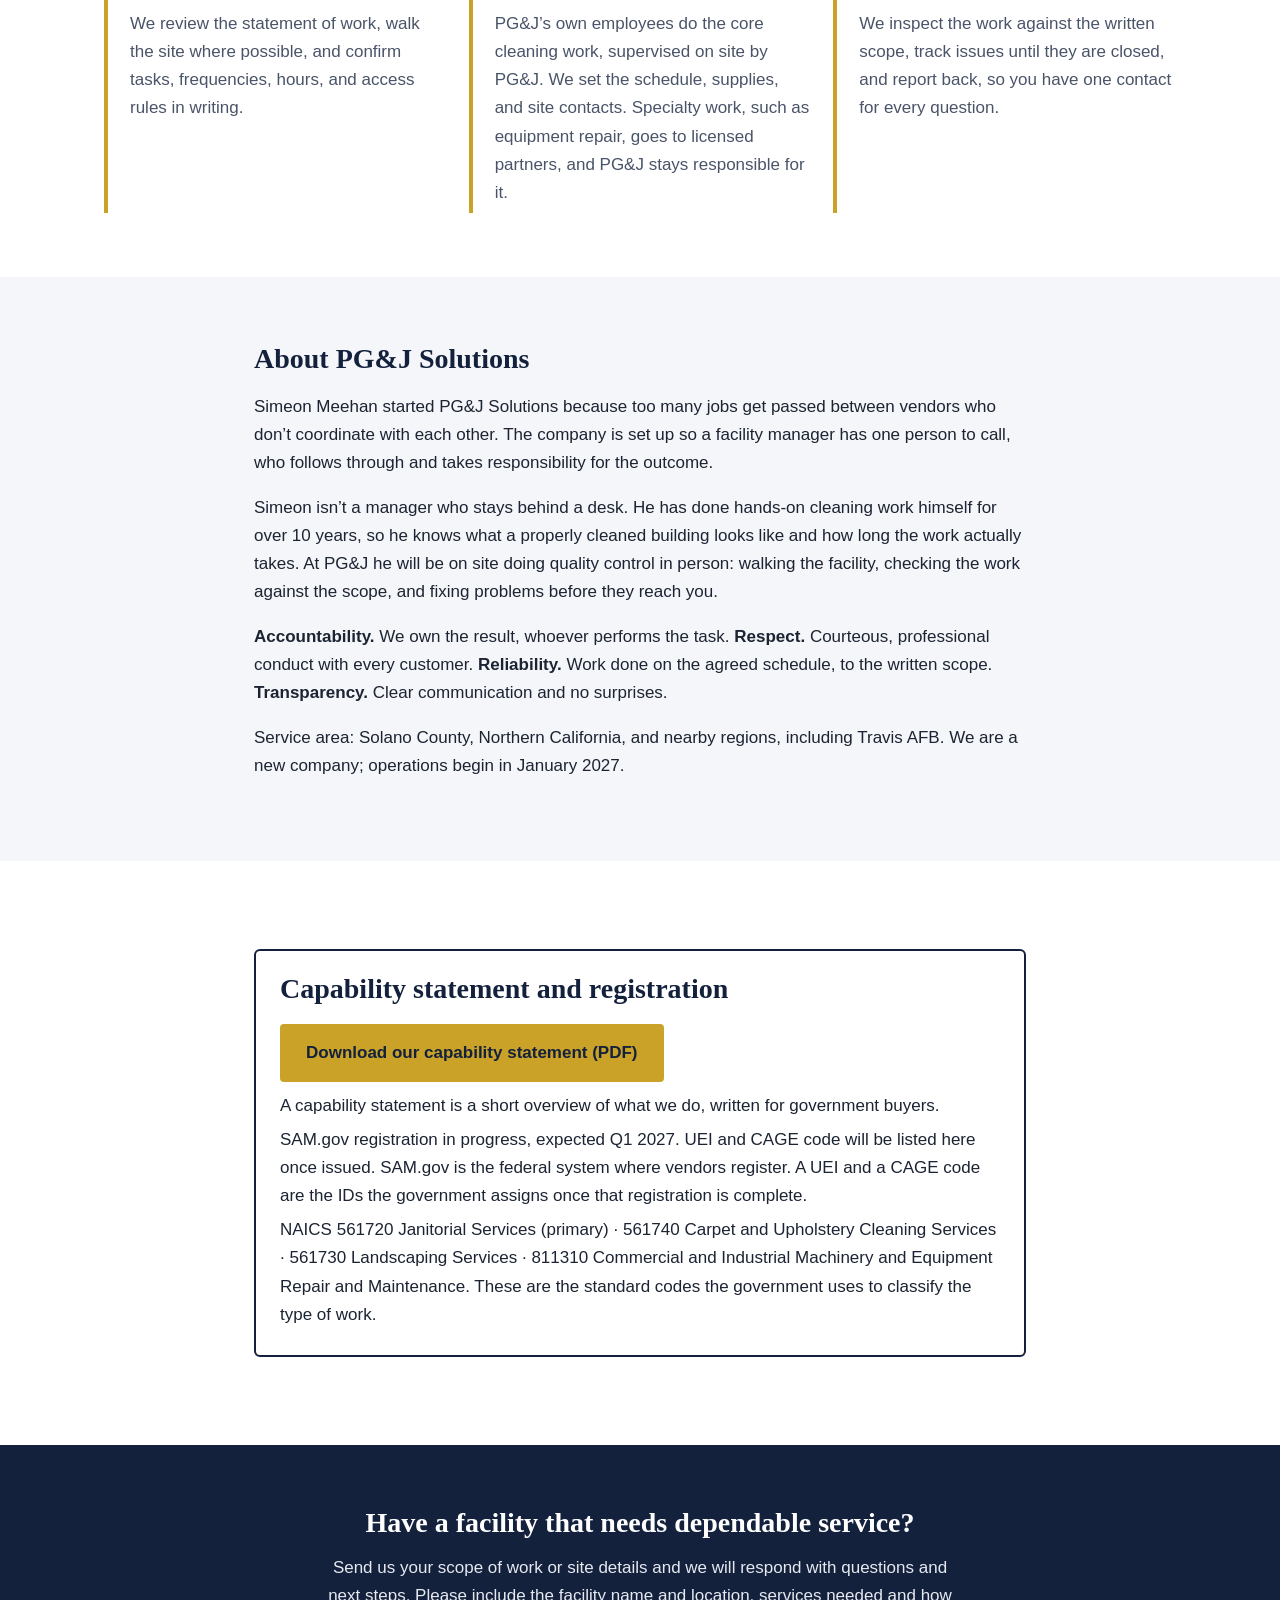
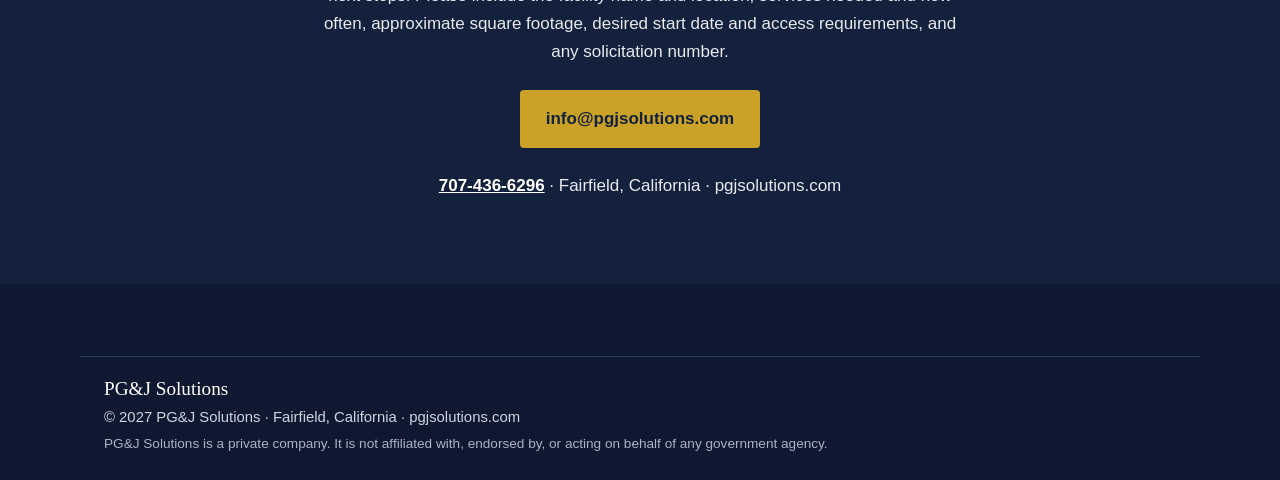
==== commit e640bf29: "Update site copy and add capability statement v2 Apply the approved page copy for launch services, s" ====
--- a/index.html
+++ b/index.html
@@ -3,8 +3,8 @@
 <head>
 <meta charset="utf-8">
 <meta name="viewport" content="width=device-width, initial-scale=1">
-<title>PG&J Solutions</title>
-<meta name="description" content="PG&J Solutions, based in Fairfield, California, will plan, manage, and inspect janitorial and related services for public buildings and commercial properties under one point of accountability. Launching January 2027.">
+<title>PG&amp;J Solutions | Janitorial, Floor Care &amp; Grounds Maintenance, Fairfield CA</title>
+<meta name="description" content="PG&amp;J Solutions provides janitorial, commercial carpet and floor care, and grounds maintenance for public buildings and commercial properties in Solano County and near Travis AFB. One point of accountability. Launching January 2027.">
 <link rel="stylesheet" href="style.css">
 </head>
 <body>
@@ -25,10 +25,10 @@
 <main id="main">
   <section class="hero" id="top">
     <div class="wrap">
-      <p class="eyebrow">Fairfield, California &middot; Launching January 2027</p>
+      <p class="eyebrow">PG&amp;J Solutions</p>
       <h1>One point of accountability for your facility services</h1>
       <p class="tagline">Solano County and Northern California.</p>
-      <p class="lead">PG&J Solutions launches in January 2027. We will plan the work, manage it from start to finish, and inspect the job ourselves. You deal with one company for janitorial and related services at public buildings and commercial properties.</p>
+      <p class="lead">PG&amp;J Solutions launches in January 2027. We plan the work, manage it from start to finish, and inspect the job ourselves. You deal with one company for janitorial, floor care, and grounds upkeep at public buildings and commercial properties.</p>
       <div class="hero-actions">
         <a class="btn btn-gold" href="#contact">Request a conversation</a>
         <a class="btn btn-outline" href="#services">View services</a>
@@ -47,18 +47,23 @@
       <div class="grid">
         <article class="card featured">
           <span class="tag tag-live">Launch service</span>
-          <h3>Janitorial & Custodial</h3>
+          <h3>Janitorial &amp; Custodial</h3>
           <p>Recurring cleaning for offices, public buildings, restrooms, break rooms, and common areas, scheduled to fit operating hours, including evenings and weekends. Tasks include restroom cleaning and restocking, trash removal, floor care, and high-touch disinfecting.</p>
+        </article>
+        <article class="card featured">
+          <span class="tag tag-live">Launch service</span>
+          <h3>Commercial Carpet &amp; Floor Care</h3>
+          <p>Carpet cleaning and hard-floor care for offices and public buildings, including vacuuming, spot treatment, carpet extraction, and floor scrubbing and refinishing. Can be scheduled on its own or as part of a recurring janitorial contract.</p>
+        </article>
+        <article class="card featured">
+          <span class="tag tag-live">Launch service</span>
+          <h3>Grounds Maintenance</h3>
+          <p>Routine exterior upkeep: mowing, edging, and litter and debris removal, so the outside of your facility looks as cared for as the inside. Routine maintenance only; we do not do landscape installation.</p>
         </article>
         <article class="card">
           <span class="tag">Coming soon</span>
-          <h3>Equipment Repair & Maintenance</h3>
-          <p>Repair and maintenance of commercial and industrial equipment. Planned for availability after launch.</p>
-        </article>
-        <article class="card">
-          <span class="tag">Coming soon</span>
-          <h3>Construction Supplies</h3>
-          <p>Sourcing and delivery of construction materials and supplies for facility projects. Planned as a later offering.</p>
+          <h3>Equipment Repair &amp; Maintenance</h3>
+          <p>Repair and maintenance of commercial and industrial equipment, coordinated through licensed specialty partners. PG&amp;J manages the scheduling and follow-up, so you still have one point of contact. Planned for availability after launch.</p>
         </article>
       </div>
     </div>
@@ -76,8 +81,8 @@
         </li>
         <li>
           <span class="step-num" aria-hidden="true">2</span>
-          <h3>Coordinate</h3>
-          <p>We assign the crew to do the work, then set the schedule, supplies, and site contacts.</p>
+          <h3>Staff and schedule</h3>
+          <p>PG&amp;J&rsquo;s own employees do the core cleaning work, supervised on site by PG&amp;J. We set the schedule, supplies, and site contacts. Specialty work, such as equipment repair, goes to licensed partners, and PG&amp;J stays responsible for it.</p>
         </li>
         <li>
           <span class="step-num" aria-hidden="true">3</span>
@@ -91,9 +96,10 @@
   <section class="section alt" id="about">
     <div class="wrap narrow">
       <h2>About PG&J Solutions</h2>
-      <p>Simeon Meehan started PG&J Solutions because too many jobs get passed between vendors who don&rsquo;t coordinate with each other. The company is set up so a facility manager has one person to call, who follows through and takes responsibility for the outcome.</p>
+      <p>Simeon Meehan started PG&amp;J Solutions because too many jobs get passed between vendors who don&rsquo;t coordinate with each other. The company is set up so a facility manager has one person to call, who follows through and takes responsibility for the outcome.</p>
+      <p>Simeon isn&rsquo;t a manager who stays behind a desk. He has done hands-on cleaning work himself for over 10 years, so he knows what a properly cleaned building looks like and how long the work actually takes. At PG&amp;J he will be on site doing quality control in person: walking the facility, checking the work against the scope, and fixing problems before they reach you.</p>
       <p><strong>Accountability.</strong> We own the result, whoever performs the task. <strong>Respect.</strong> Courteous, professional conduct with every customer. <strong>Reliability.</strong> Work done on the agreed schedule, to the written scope. <strong>Transparency.</strong> Clear communication and no surprises.</p>
-      <p>Service area: Solano County, Northern California, and nearby regions. We are a new company; operations begin in January 2027.</p>
+      <p>Service area: Solano County, Northern California, and nearby regions, including Travis AFB. We are a new company; operations begin in January 2027.</p>
     </div>
   </section>
 
@@ -101,10 +107,10 @@
     <div class="wrap narrow">
       <div class="reg-box" role="note" aria-label="Capability statement and government registration status">
         <h2>Capability statement and registration</h2>
-        <p><a class="btn btn-gold" href="docs/capability-statement-pgj-v1.pdf">Download our capability statement (PDF)</a></p>
+        <p><a class="btn btn-gold" href="docs/capability-statement-pgj-v2.pdf">Download our capability statement (PDF)</a></p>
         <p>A capability statement is a short overview of what we do, written for government buyers.</p>
-        <p>SAM.gov registration planned before operations begin in January 2027; UEI and CAGE code will be listed here once issued. SAM.gov is the federal system where vendors register. A UEI and a CAGE code are the IDs the government assigns once that registration is complete.</p>
-        <p>NAICS 561720 (Janitorial Services, primary) &middot; 811310 (Commercial and Industrial Machinery and Equipment Repair and Maintenance) &middot; 236220 (Commercial and Institutional Building Construction). These are the standard codes the government uses to classify the type of work.</p>
+        <p>SAM.gov registration in progress, expected Q1 2027. UEI and CAGE code will be listed here once issued. SAM.gov is the federal system where vendors register. A UEI and a CAGE code are the IDs the government assigns once that registration is complete.</p>
+        <p>NAICS 561720 Janitorial Services (primary) &middot; 561740 Carpet and Upholstery Cleaning Services &middot; 561730 Landscaping Services &middot; 811310 Commercial and Industrial Machinery and Equipment Repair and Maintenance. These are the standard codes the government uses to classify the type of work.</p>
       </div>
     </div>
   </section>
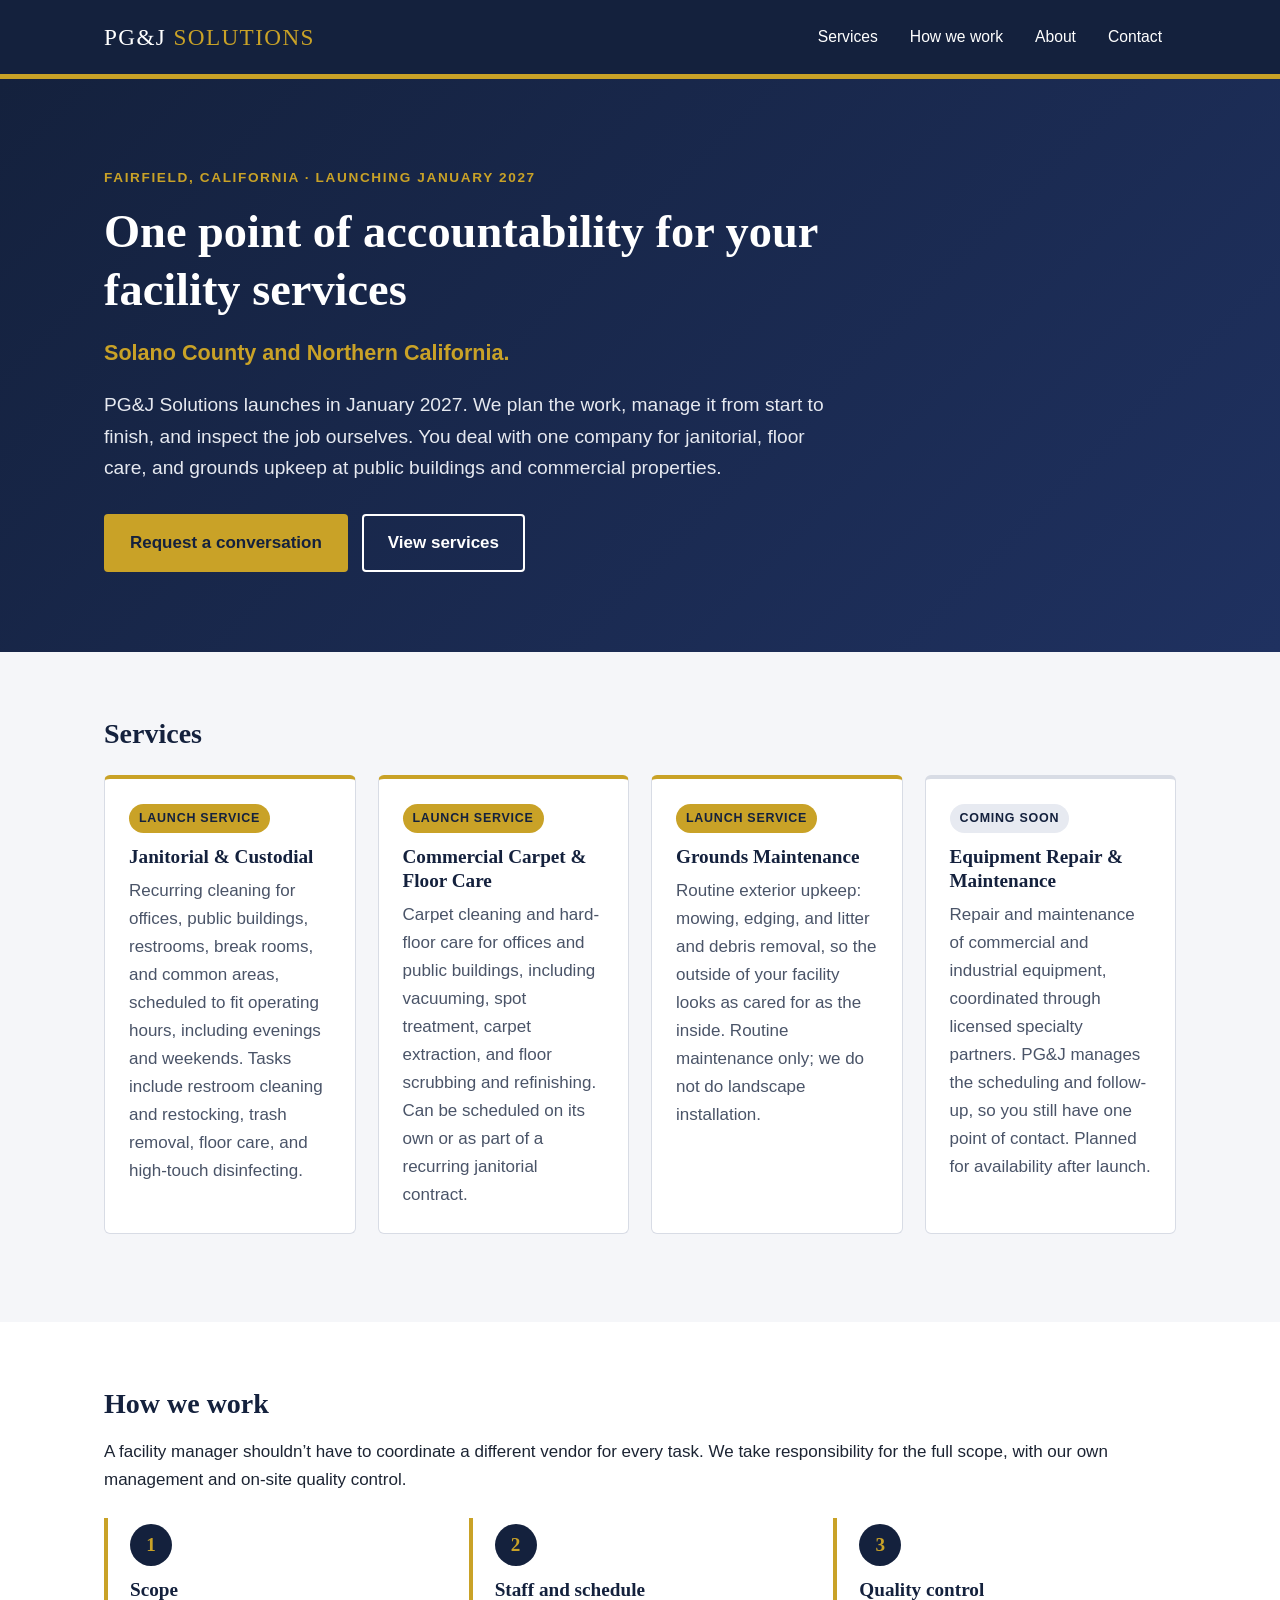
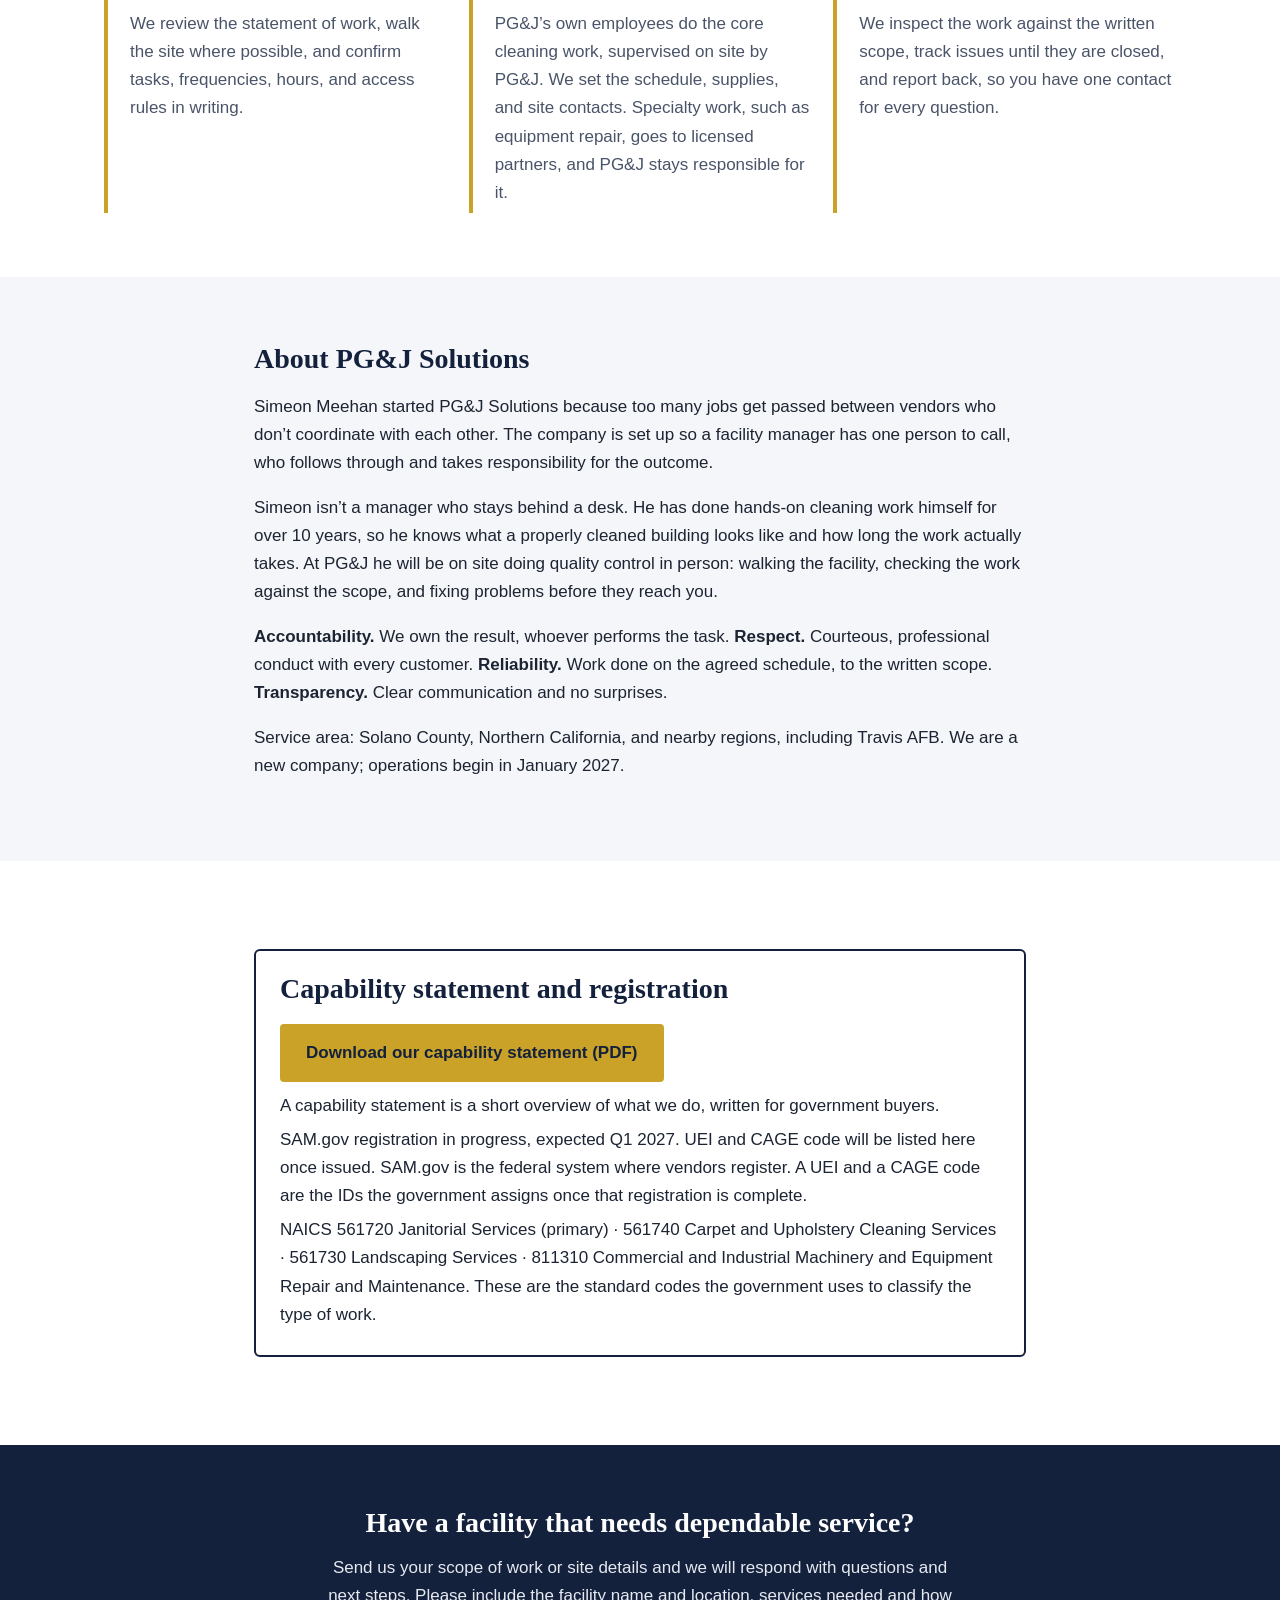
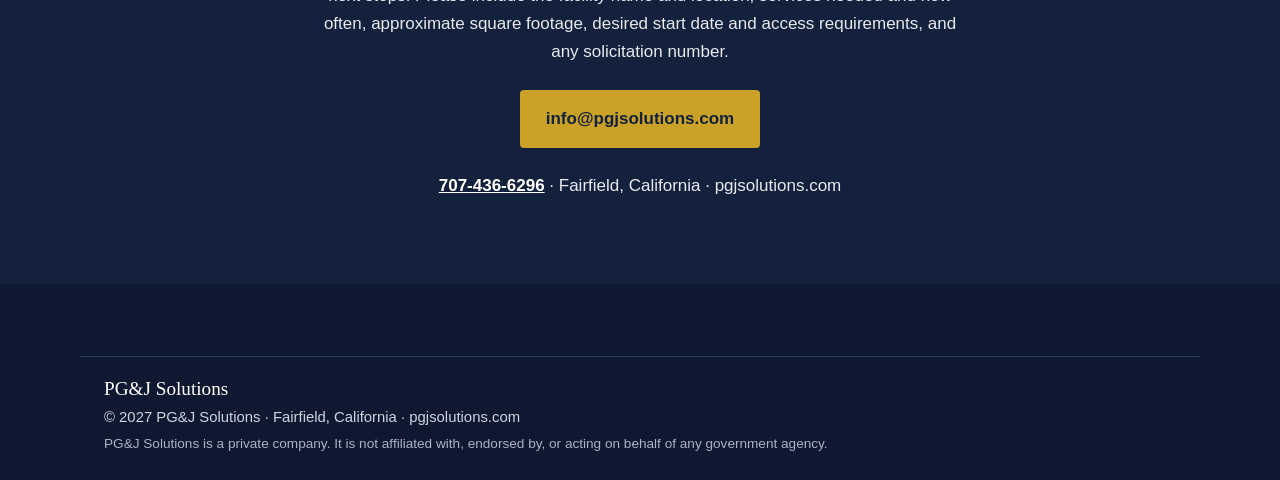
==== commit 44725178: "Restore the hero eyebrow to the Fairfield launch line Put the gold eyebrow back to "Fairfield, Calif" ====
--- a/index.html
+++ b/index.html
@@ -25,7 +25,7 @@
 <main id="main">
   <section class="hero" id="top">
     <div class="wrap">
-      <p class="eyebrow">PG&amp;J Solutions</p>
+      <p class="eyebrow">Fairfield, California &middot; Launching January 2027</p>
       <h1>One point of accountability for your facility services</h1>
       <p class="tagline">Solano County and Northern California.</p>
       <p class="lead">PG&amp;J Solutions launches in January 2027. We plan the work, manage it from start to finish, and inspect the job ourselves. You deal with one company for janitorial, floor care, and grounds upkeep at public buildings and commercial properties.</p>
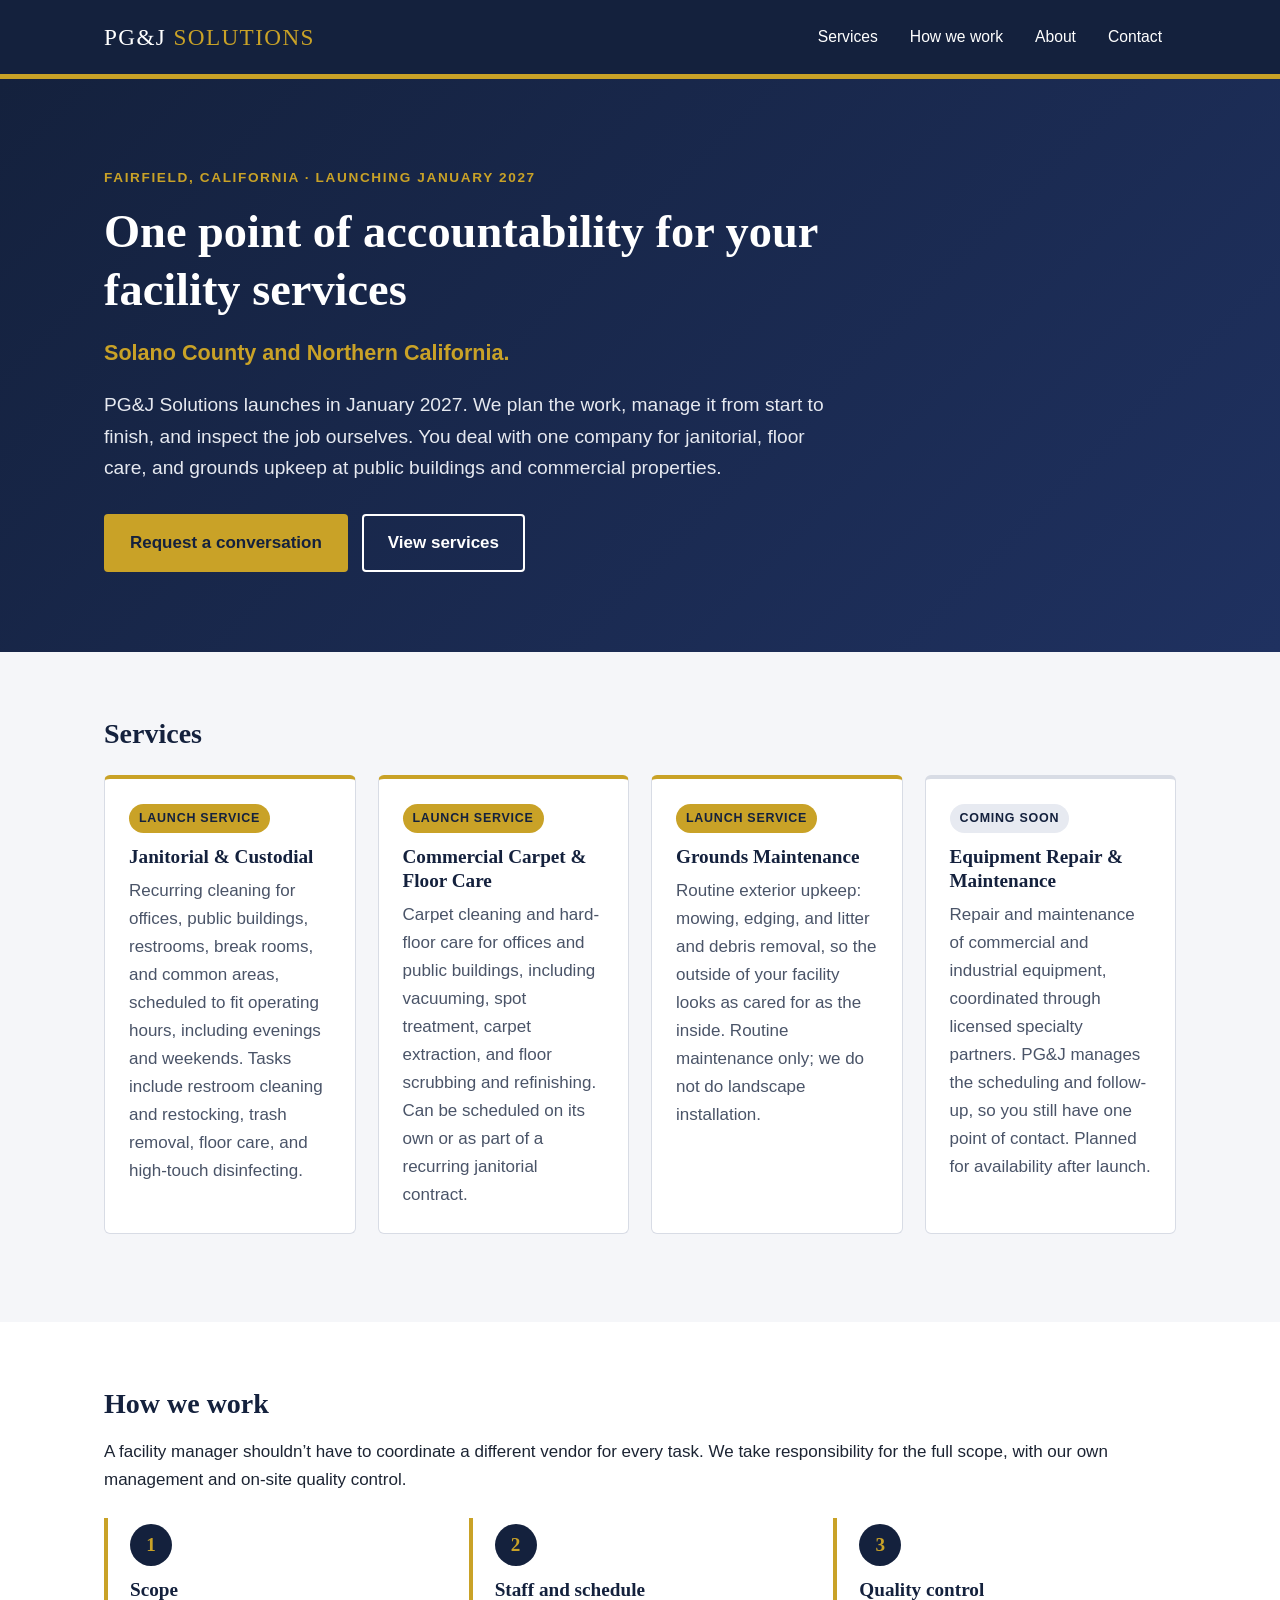
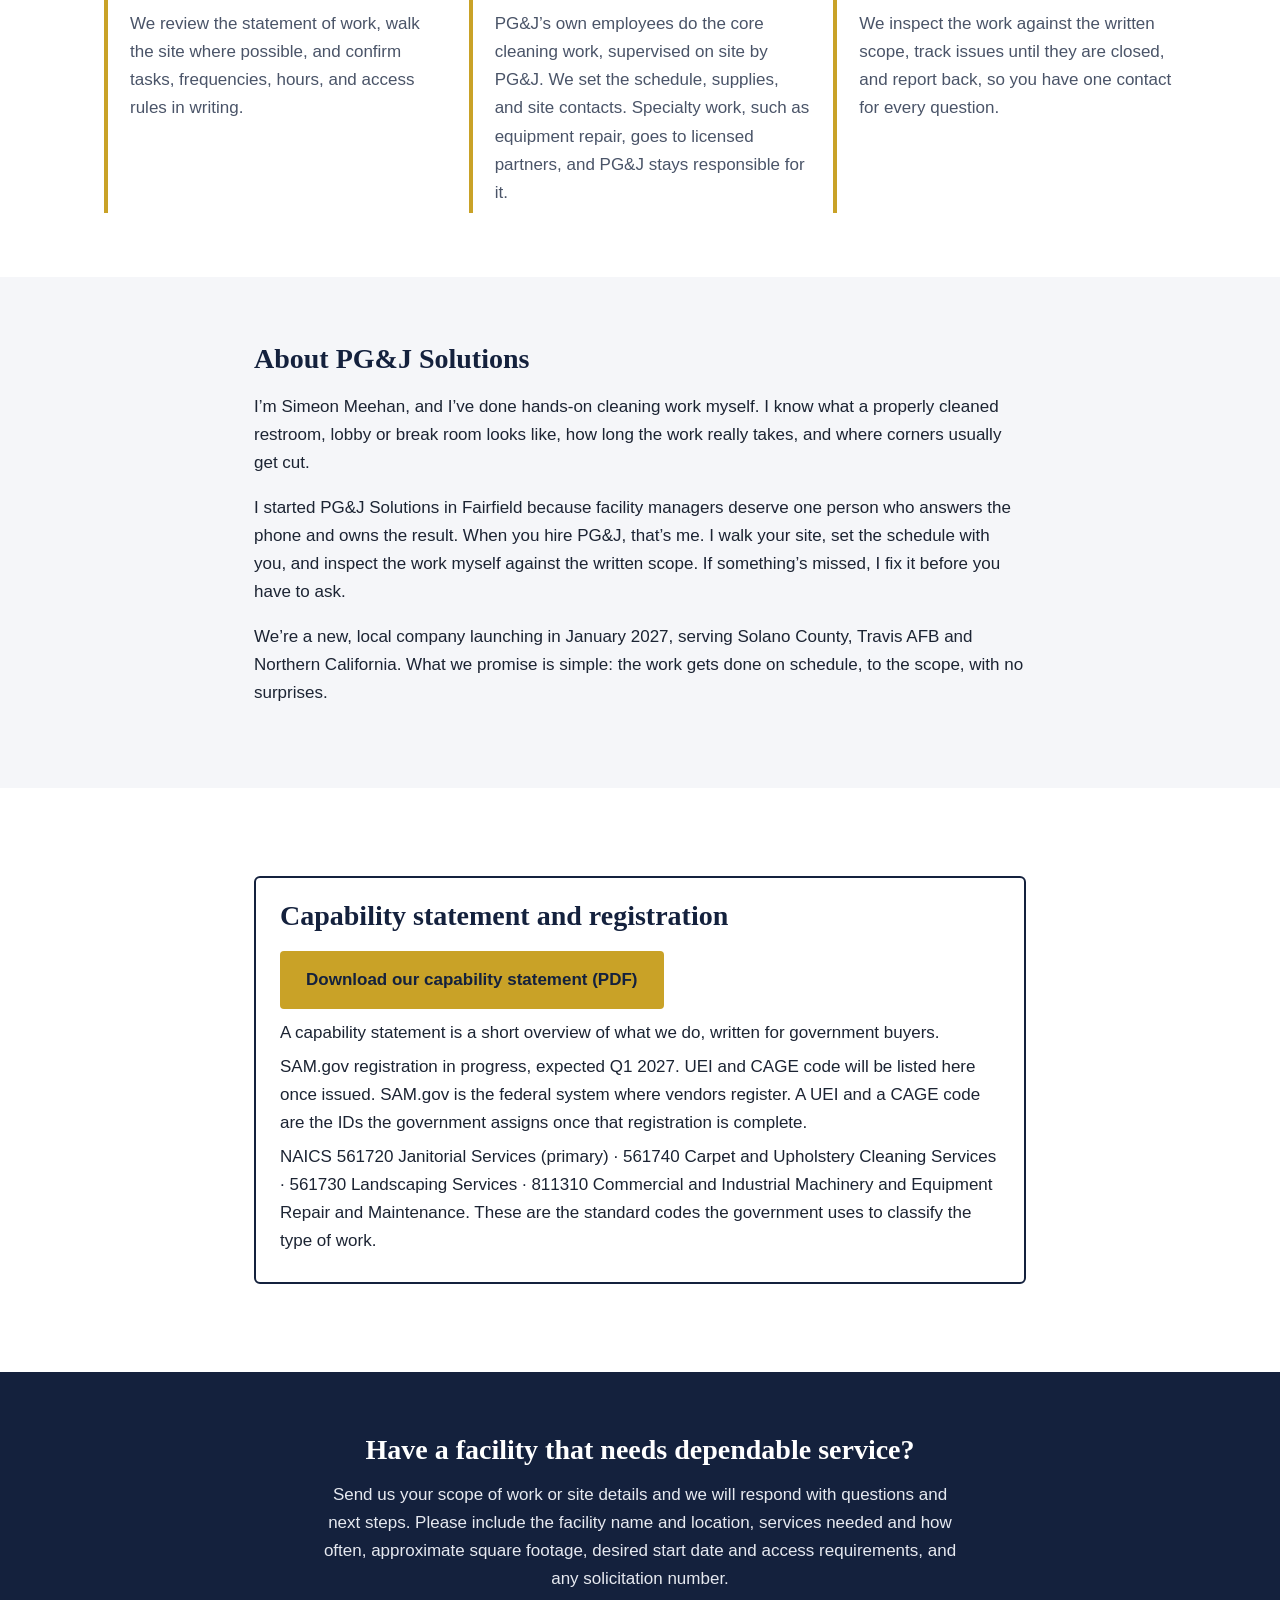
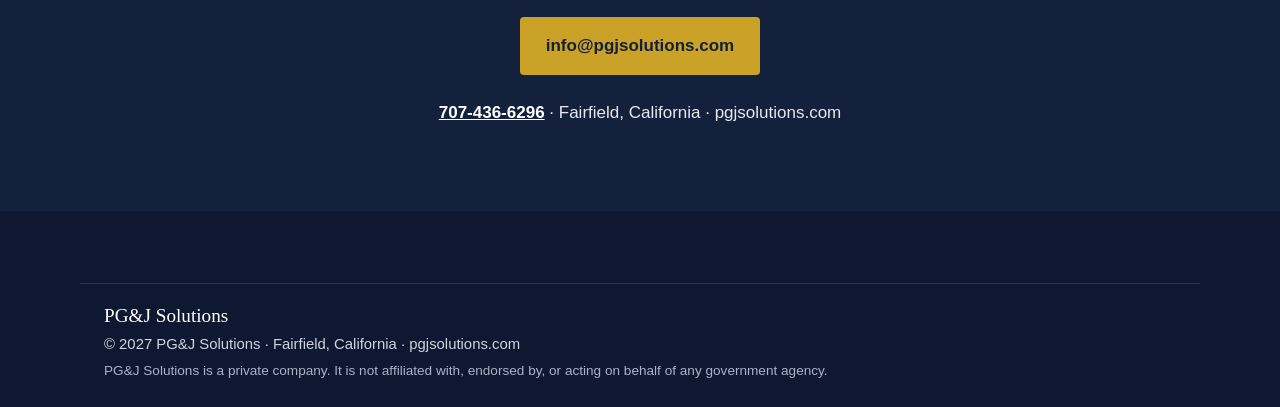
==== commit 4f932457: "Replace the About section with Simeon's first-person copy Use the three approved paragraphs and drop" ====
--- a/index.html
+++ b/index.html
@@ -96,10 +96,9 @@
   <section class="section alt" id="about">
     <div class="wrap narrow">
       <h2>About PG&J Solutions</h2>
-      <p>Simeon Meehan started PG&amp;J Solutions because too many jobs get passed between vendors who don&rsquo;t coordinate with each other. The company is set up so a facility manager has one person to call, who follows through and takes responsibility for the outcome.</p>
-      <p>Simeon isn&rsquo;t a manager who stays behind a desk. He has done hands-on cleaning work himself for over 10 years, so he knows what a properly cleaned building looks like and how long the work actually takes. At PG&amp;J he will be on site doing quality control in person: walking the facility, checking the work against the scope, and fixing problems before they reach you.</p>
-      <p><strong>Accountability.</strong> We own the result, whoever performs the task. <strong>Respect.</strong> Courteous, professional conduct with every customer. <strong>Reliability.</strong> Work done on the agreed schedule, to the written scope. <strong>Transparency.</strong> Clear communication and no surprises.</p>
-      <p>Service area: Solano County, Northern California, and nearby regions, including Travis AFB. We are a new company; operations begin in January 2027.</p>
+      <p>I&rsquo;m Simeon Meehan, and I&rsquo;ve done hands-on cleaning work myself. I know what a properly cleaned restroom, lobby or break room looks like, how long the work really takes, and where corners usually get cut.</p>
+      <p>I started PG&amp;J Solutions in Fairfield because facility managers deserve one person who answers the phone and owns the result. When you hire PG&amp;J, that&rsquo;s me. I walk your site, set the schedule with you, and inspect the work myself against the written scope. If something&rsquo;s missed, I fix it before you have to ask.</p>
+      <p>We&rsquo;re a new, local company launching in January 2027, serving Solano County, Travis AFB and Northern California. What we promise is simple: the work gets done on schedule, to the scope, with no surprises.</p>
     </div>
   </section>
 
